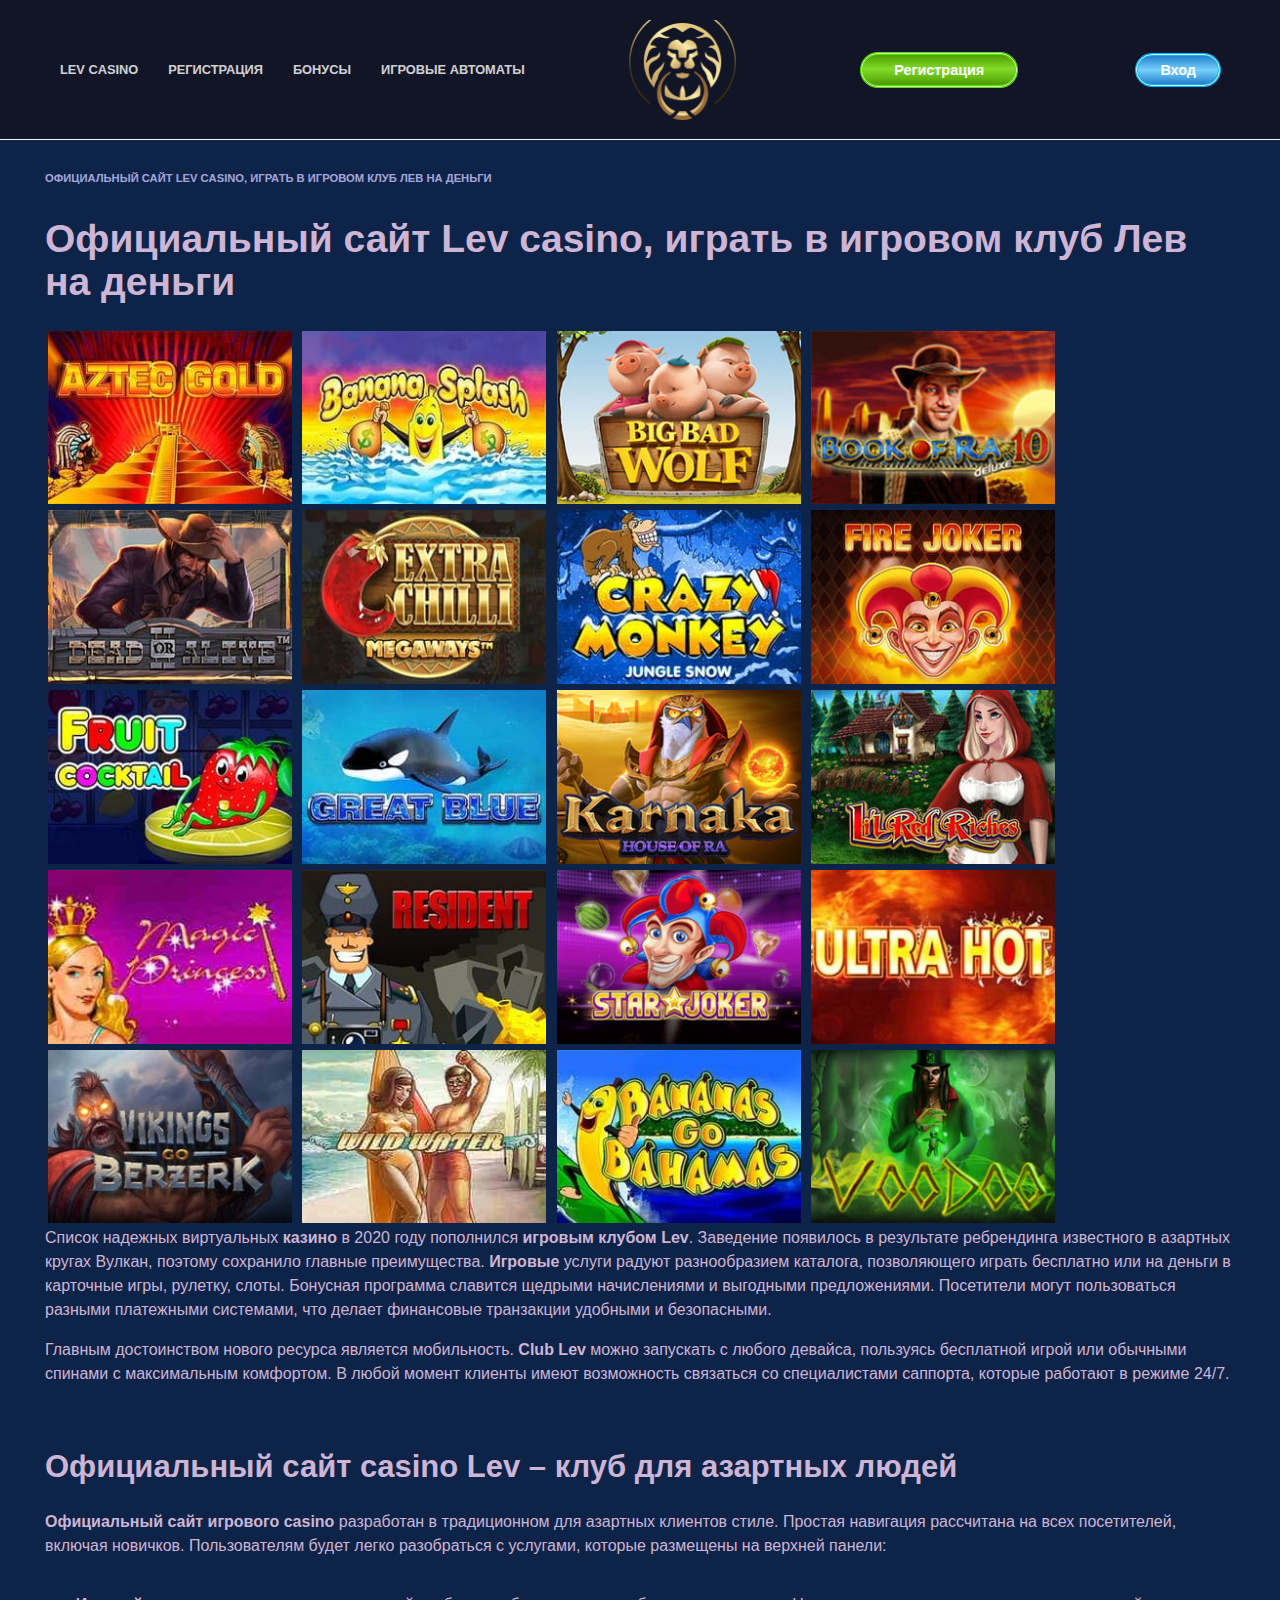
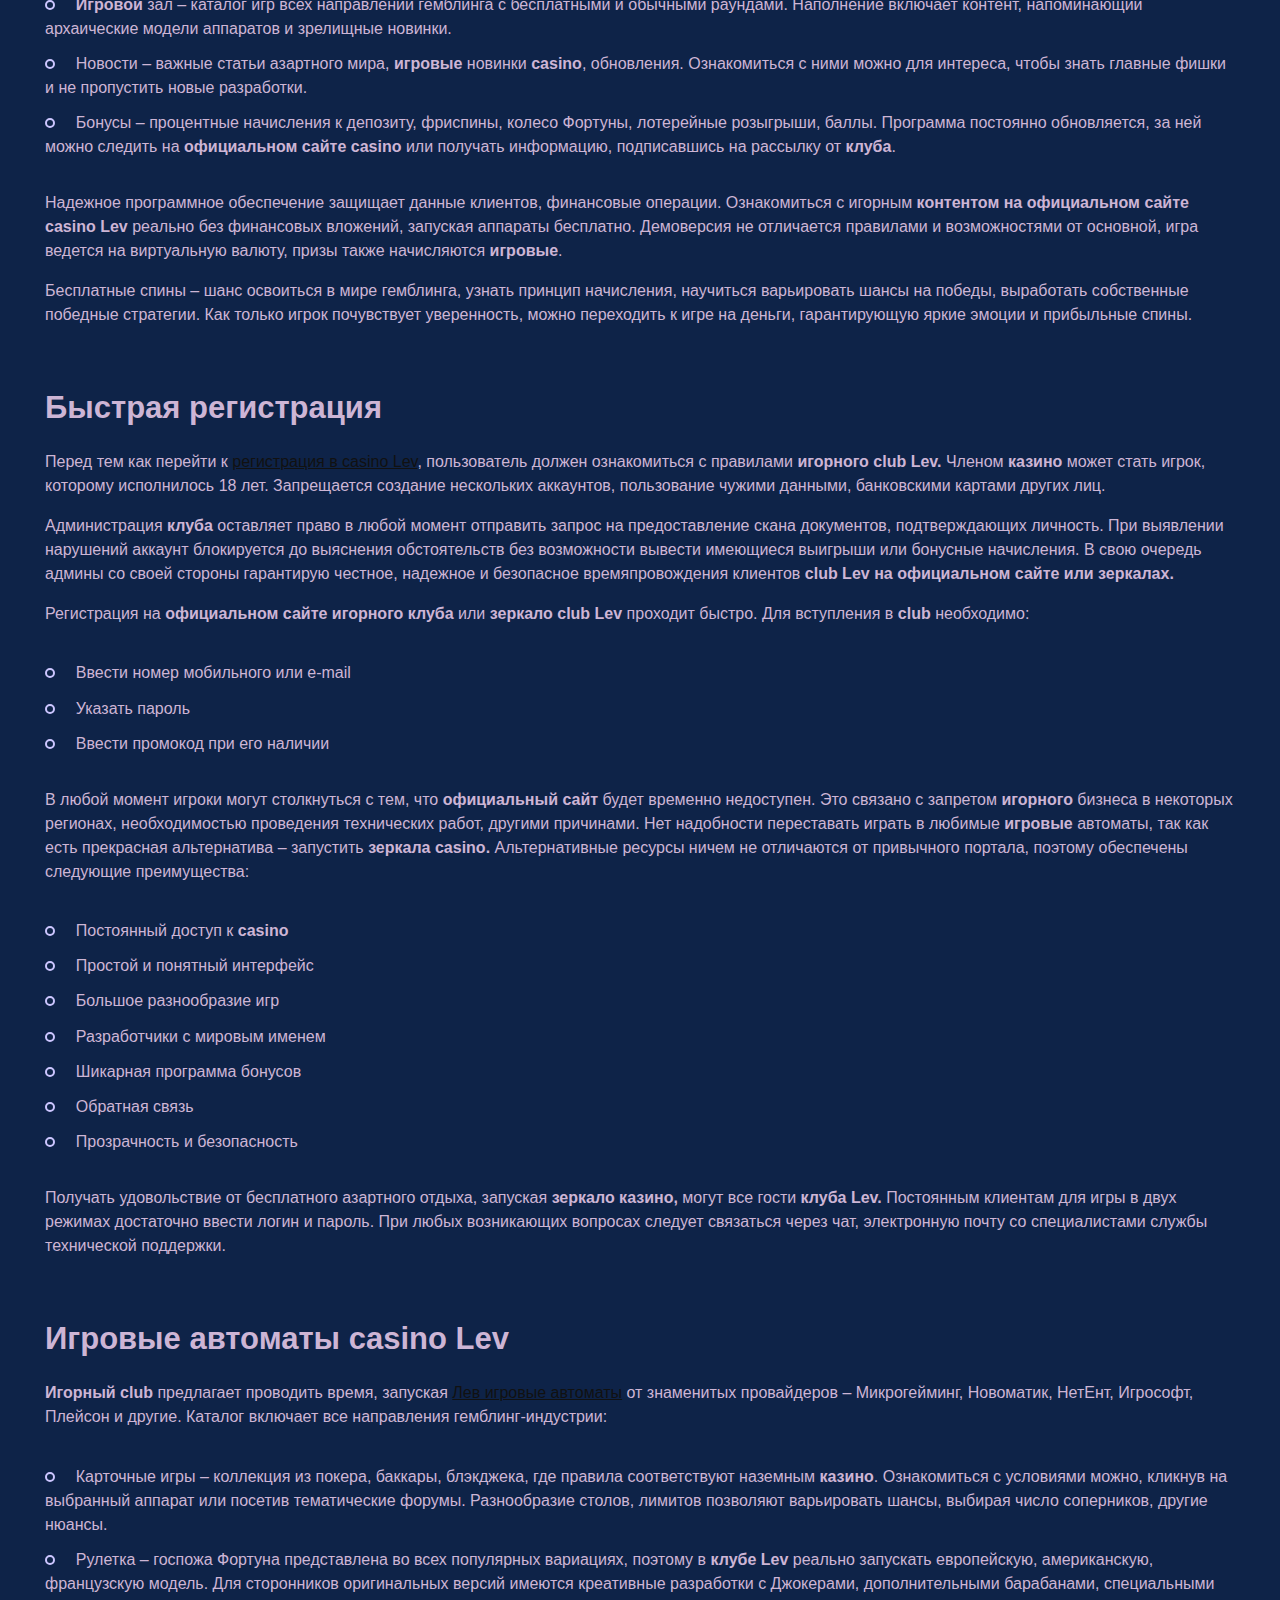
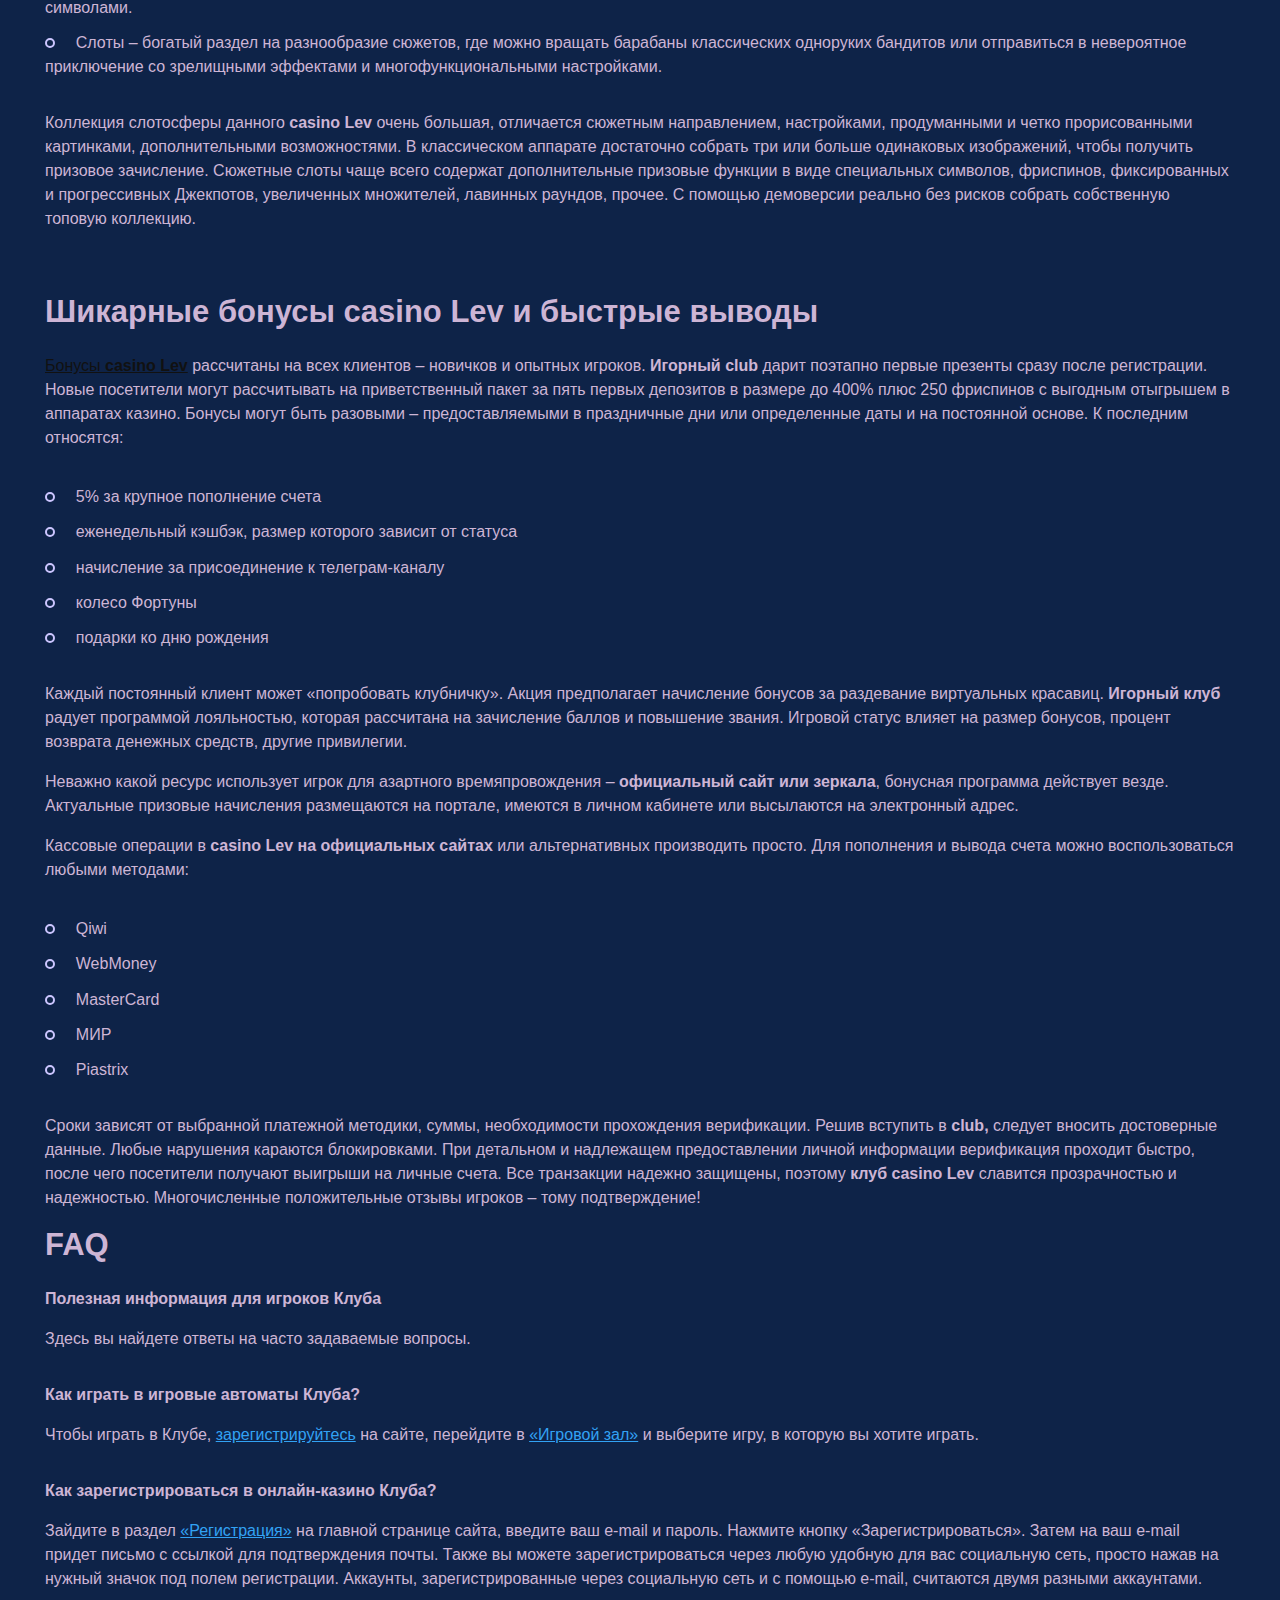
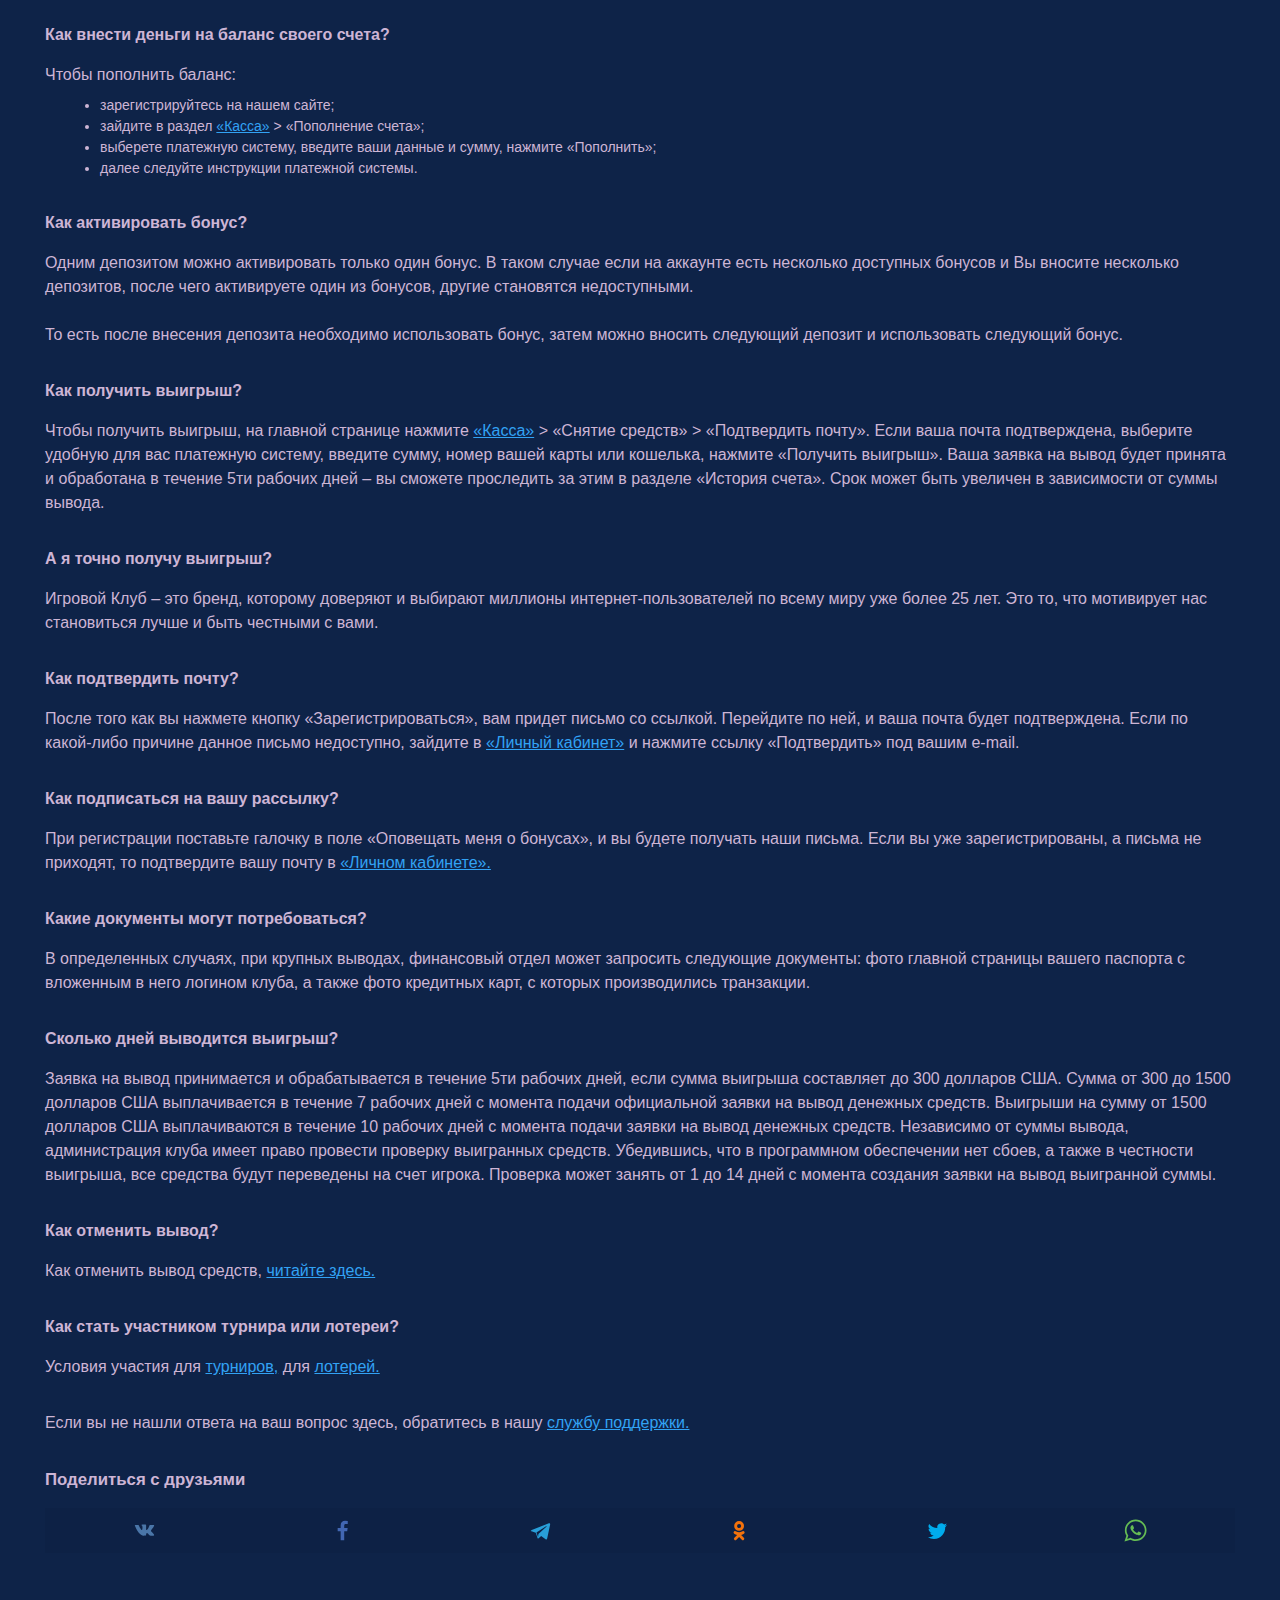
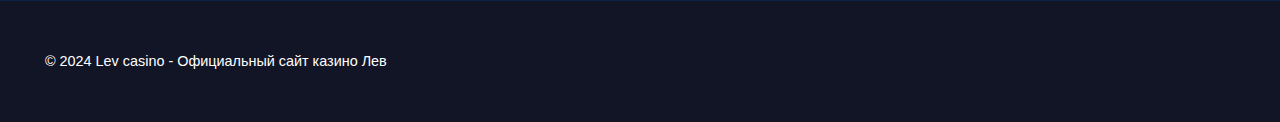
==== index.html @ 81e82622 "Add files via upload" ====
<!doctype html>
<html lang="ru">

<head>
	<meta charset="UTF-8">
	<script src="content/js/script.js"></script>
	<meta name="viewport" content="width=device-width, initial-scale=1">
	<title>Lev</title>
	<script src="content/js/jquery.min.js"></script>
	<script src="content/js/jquery-migrate.min.js"></script>
	<link href="content/css/style.css" rel="stylesheet">
</head>

<body data-rsssl=1 class="home page-template-default page page-id-8 wp-embed-responsive custom-background sidebar-none">



	<div id="page" class="site">
		<a class="skip-link screen-reader-text" href="">Перейти к содержанию</a>

		<div class="search-screen-overlay js-search-screen-overlay"></div>
		<div class="search-screen js-search-screen">

		</div>



		<header id="masthead" class="site-header fixed">
			<div class="site-header-inner fixed">

				<div class="humburger js-humburger"><span></span><span></span><span></span></div>

				<div class="top-menu">
					<ul id="top-menu" class="menu">
						<li id="menu-item-74"
							class="menu-item menu-item-type-post_type menu-item-object-page menu-item-home current-menu-item page_item page-item-8 current_page_item menu-item-74">
							<span class="removed-link">Lev casino</span>
						</li>
						<li id="menu-item-73" class="menu-item menu-item-type-post_type menu-item-object-page menu-item-73"><a
								target="_blank" rel="noopener" href="">Регистрация</a></li>
						<li id="menu-item-78" class="menu-item menu-item-type-post_type menu-item-object-page menu-item-78"><a
								target="_blank" rel="noopener" href="">Бонусы</a></li>
						<li id="menu-item-82" class="menu-item menu-item-type-post_type menu-item-object-page menu-item-82"><a
								target="_blank" rel="noopener" href="">Игровые автоматы</a>
						</li>
					</ul>
				</div>
				<div class="site-branding">

					<div class="site-logotype"><img src="content/img/lev-logo.png" width="432" height="402" alt="">
					</div>
				</div><!-- .site-branding -->
				<div class="header-html-1">
					<div><a class="button-reg" href="">Регистрация</a></div>
				</div>
				<div class="header-html-2">
					<div><a class="button-vhod" href="">Вход</a></div>
				</div>

			</div>
		</header><!-- #masthead -->



		<nav id="site-navigation" class="main-navigation fixed" style="display: none;">
			<div class="main-navigation-inner full">
				<ul id="header_menu"></ul>
			</div>
		</nav>
		<div class="container header-separator"></div>


		<div class="mobile-menu-placeholder js-mobile-menu-placeholder"></div>
		<div id="metaslider-id-38" style="max-width: 1360px; margin: 0 auto;"
			class="ml-slider-3-61-0 metaslider metaslider-nivo metaslider-38 ml-slider ms-theme-default" role="region"
			aria-roledescription="Slideshow" aria-label="Новое слайд-шоу">
			<div id="metaslider_container_38">
				<div class='slider-wrapper theme-default'>
					<div class='ribbon'></div>
					<div id='metaslider_38' class='nivoSlider'><a href=""><img src="content/img/keshbek-v-kazino-lev.jpg"
								height="398" width="1360" title="кэшбэк в казино лев" alt="" class="slider-38 slide-39"
								data-no-lazy="1" /></a><a href="" target="_self"><img src="content/img/vyplaty-v-casino-lev.jpg"
								height="398" width="1360" title="выплаты в casino lev" alt="" class="slider-38 slide-40"
								data-no-lazy="1" /></a><a href=""><img src="content/img/bonusy-v-casino-lev.jpg" height="398"
								width="1360" title="бонусы в casino lev" alt="" class="slider-38 slide-41" data-no-lazy="1" /></a><a
							href="" target="_self"><img src="content/img/turniry-v-kazino-lev.jpg" height="398" width="1360"
								title="турниры в казино лев" alt="" class="slider-38 slide-42" data-no-lazy="1" /></a></div>
				</div>

			</div>
		</div>

		<div id="content" class="site-content fixed">


			<div class="site-content-inner">


				<div id="primary" class="content-area" itemscope itemtype="http://schema.org/Article">
					<main id="main" class="site-main">


						<article id="post-8" class="article-post post-8 page type-page status-publish ">


							<div class="breadcrumb" id="breadcrumbs">
								<span><span class="breadcrumb_last" aria-current="page">Официальный сайт Lev casino, играть в игровом
										клуб Лев на деньги</span></span>
							</div>
							<h1 class="entry-title" itemprop="headline">Официальный сайт Lev casino, играть в игровом клуб Лев на
								деньги</h1>




							<div class="entry-content" itemprop="articleBody">

								<div class="lev_games_block"></div>



								<p>Список надежных виртуальных <strong>казино</strong> в 2020 году пополнился <strong>игровым клубом
										Lev</strong>. Заведение появилось в результате ребрендинга известного в азартных кругах Вулкан,
									поэтому сохранило главные преимущества. <strong>Игровые</strong> услуги радуют разнообразием каталога,
									позволяющего играть бесплатно или на деньги в карточные игры, рулетку, слоты. Бонусная программа
									славится щедрыми начислениями и выгодными предложениями. Посетители могут пользоваться разными
									платежными системами, что делает финансовые транзакции удобными и безопасными.</p>



								<p>Главным достоинством нового ресурса является мобильность. <strong>Club Lev</strong> можно запускать с
									любого девайса, пользуясь бесплатной игрой или обычными спинами с максимальным комфортом. В любой
									момент клиенты имеют возможность связаться со специалистами саппорта, которые работают в режиме 24/7.
								</p>



								<h2 class="wp-block-heading">Официальный сайт casino Lev – клуб для азартных людей</h2>



								<p><strong>Официальный сайт игрового casino </strong>разработан в традиционном для азартных клиентов
									стиле. Простая навигация рассчитана на всех посетителей, включая новичков. Пользователям будет легко
									разобраться с услугами, которые размещены на верхней панели:</p>



								<ul>
									<li><strong>Игровой</strong> зал – каталог игр всех направлений гемблинга с бесплатными и обычными
										раундами. Наполнение включает контент, напоминающий архаические модели аппаратов и зрелищные
										новинки.</li>
									<li>Новости – важные статьи азартного мира, <strong>игровые</strong> новинки <strong>casino</strong>,
										обновления. Ознакомиться с ними можно для интереса, чтобы знать главные фишки и не пропустить новые
										разработки.</li>
									<li>Бонусы – процентные начисления к депозиту, фриспины, колесо Фортуны, лотерейные розыгрыши, баллы.
										Программа постоянно обновляется, за ней можно следить на <strong>официальном сайте</strong>
										<strong>casino</strong> или получать информацию, подписавшись на рассылку от <strong>клуба</strong>.
									</li>
								</ul>



								<p>Надежное программное обеспечение защищает данные клиентов, финансовые операции. Ознакомиться с
									игорным <strong>контентом на официальном сайте casino Lev</strong> реально без финансовых вложений,
									запуская аппараты бесплатно. Демоверсия не отличается правилами и возможностями от основной, игра
									ведется на виртуальную валюту, призы также начисляются <strong>игровые</strong>.</p>



								<p>Бесплатные спины – шанс освоиться в мире гемблинга, узнать принцип начисления, научиться варьировать
									шансы на победы, выработать собственные победные стратегии. Как только игрок почувствует уверенность,
									можно переходить к игре на деньги, гарантирующую яркие эмоции и прибыльные спины.</p>



								<h2 class="wp-block-heading">Быстрая регистрация </h2>



								<p>Перед тем как перейти к <a href="">регистрация в casino Lev</a>, пользователь должен
									ознакомиться с правилами <strong>игорного club Lev. </strong>Членом <strong>казино</strong> может
									стать игрок, которому исполнилось 18 лет. Запрещается создание нескольких аккаунтов, пользование
									чужими данными, банковскими картами других лиц.</p>



								<p>Администрация <strong>клуба</strong> оставляет право в любой момент отправить запрос на
									предоставление скана документов, подтверждающих личность. При выявлении нарушений аккаунт блокируется
									до выяснения обстоятельств без возможности вывести имеющиеся выигрыши или бонусные начисления. В свою
									очередь админы со своей стороны гарантирую честное, надежное и безопасное времяпровождения клиентов
									<strong>club Lev на официальном сайте или зеркалах.</strong>
								</p>



								<p>Регистрация на <strong>официальном сайте</strong> <strong>игорного клуба</strong> или <strong>зеркало
										club Lev </strong>проходит быстро. Для вступления в <strong>club</strong> необходимо:</p>



								<ul>
									<li>Ввести номер мобильного или e-mail</li>
									<li>Указать пароль</li>
									<li>Ввести промокод при его наличии</li>
								</ul>



								<p>В любой момент игроки могут столкнуться с тем, что <strong>официальный сайт</strong> будет временно
									недоступен. Это связано с запретом <strong>игорного </strong>бизнеса в некоторых регионах,
									необходимостью проведения технических работ, другими причинами. Нет надобности переставать играть в
									любимые <strong>игровые</strong> автоматы, так как есть прекрасная альтернатива – запустить
									<strong>зеркала casino. </strong>Альтернативные ресурсы ничем не отличаются от привычного портала,
									поэтому обеспечены следующие преимущества:
								</p>



								<ul>
									<li>Постоянный доступ к <strong>casino</strong></li>
									<li>Простой и понятный интерфейс</li>
									<li>Большое разнообразие игр</li>
									<li>Разработчики с мировым именем</li>
									<li>Шикарная программа бонусов</li>
									<li>Обратная связь</li>
									<li>Прозрачность и безопасность</li>
								</ul>



								<p>Получать удовольствие от бесплатного азартного отдыха, запуская <strong>зеркало казино,
									</strong>могут все гости <strong>клуба Lev. </strong>Постоянным клиентам для игры в двух режимах
									достаточно ввести логин и пароль. При любых возникающих вопросах следует связаться через чат,
									электронную почту со специалистами службы технической поддержки.</p>



								<h2 class="wp-block-heading">Игровые автоматы casino Lev</h2>



								<p><strong>Игорный club </strong>предлагает проводить время, запуская <a href="">Лев
										игровые автоматы</a> от знаменитых провайдеров – Микрогейминг, Новоматик, НетЕнт, Игрософт, Плейсон
									и другие. Каталог включает все направления гемблинг-индустрии:</p>



								<ul>
									<li>Карточные игры – коллекция из покера, баккары, блэкджека, где правила соответствуют наземным
										<strong>казино</strong>. Ознакомиться с условиями можно, кликнув на выбранный аппарат или посетив
										тематические форумы. Разнообразие столов, лимитов позволяют варьировать шансы, выбирая число
										соперников, другие нюансы.
									</li>
									<li>Рулетка – госпожа Фортуна представлена во всех популярных вариациях, поэтому в <strong>клубе Lev
										</strong>реально запускать европейскую, американскую, французскую модель. Для сторонников
										оригинальных версий имеются креативные разработки с Джокерами, дополнительными барабанами,
										специальными символами.</li>
									<li>Слоты – богатый раздел на разнообразие сюжетов, где можно вращать барабаны классических одноруких
										бандитов или отправиться в невероятное приключение со зрелищными эффектами и многофункциональными
										настройками.</li>
								</ul>



								<p>Коллекция слотосферы данного <strong>casino</strong> <strong>Lev</strong> очень большая, отличается
									сюжетным направлением, настройками, продуманными и четко прорисованными картинками, дополнительными
									возможностями. В классическом аппарате достаточно собрать три или больше одинаковых изображений, чтобы
									получить призовое зачисление. Сюжетные слоты чаще всего содержат дополнительные призовые функции в
									виде специальных символов, фриспинов, фиксированных и прогрессивных Джекпотов, увеличенных множителей,
									лавинных раундов, прочее. С помощью демоверсии реально без рисков собрать собственную топовую
									коллекцию.</p>



								<h2 class="wp-block-heading">Шикарные бонусы casino Lev и быстрые выводы</h2>



								<p><a href="">Бонусы <strong>casino Lev</strong></a><strong> </strong>рассчитаны на всех клиентов
									– новичков и опытных игроков. <strong>Игорный club </strong>дарит поэтапно первые презенты сразу после
									регистрации. Новые посетители могут рассчитывать на приветственный пакет за пять первых депозитов в
									размере до 400% плюс 250 фриспинов с выгодным отыгрышем в аппаратах казино. Бонусы могут быть разовыми
									– предоставляемыми в праздничные дни или определенные даты и на постоянной основе. К последним
									относятся:</p>



								<ul>
									<li>5% за крупное пополнение счета</li>
									<li>еженедельный кэшбэк, размер которого зависит от статуса</li>
									<li>начисление за присоединение к телеграм-каналу</li>
									<li>колесо Фортуны</li>
									<li>подарки ко дню рождения</li>
								</ul>



								<p>Каждый постоянный клиент может «попробовать клубничку». Акция предполагает начисление бонусов за
									раздевание виртуальных красавиц. <strong>Игорный клуб </strong>радует программой лояльностью, которая
									рассчитана на зачисление баллов и повышение звания. Игровой статус влияет на размер бонусов, процент
									возврата денежных средств, другие привилегии.</p>



								<p>Неважно какой ресурс использует игрок для азартного времяпровождения – <strong>официальный сайт или
										зеркала</strong>, бонусная программа действует везде. Актуальные призовые начисления размещаются на
									портале, имеются в личном кабинете или высылаются на электронный адрес.</p>



								<p>Кассовые операции в <strong>casino Lev на официальных сайтах </strong>или альтернативных производить
									просто. Для пополнения и вывода счета можно воспользоваться любыми методами:</p>



								<ul>
									<li>Qiwi</li>
									<li>WebMoney</li>
									<li>MasterCard</li>
									<li>МИР</li>
									<li>Piastrix</li>
								</ul>



								<p>Сроки зависят от выбранной платежной методики, суммы, необходимости прохождения верификации. Решив
									вступить в <strong>club, </strong>следует вносить достоверные данные. Любые нарушения караются
									блокировками. При детальном и надлежащем предоставлении личной информации верификация проходит быстро,
									после чего посетители получают выигрыши на личные счета. Все транзакции надежно защищены, поэтому
									<strong>клуб casino Lev </strong>славится прозрачностью и надежностью. Многочисленные положительные
									отзывы игроков – тому подтверждение!
								</p>
							</div>

						</article>

						<div class="content-promo-block highlight-block" itemscope itemtype="http://schema.org/FAQPage">
							<h2>FAQ</h2>
							<div itemprop="mainEntity" itemscope itemtype="http://schema.org/Question">
								<h5>Полезная информация для игроков Клуба</h5>
								<p style="text-indent: 0px; margin-bottom: 32px;">Здесь вы найдете ответы на часто задаваемые вопросы.
								</p>
							</div>

							<div itemprop="mainEntity" itemscope itemtype="http://schema.org/Question">
								<h5>Как играть в игровые автоматы Клуба?</h5>
								<p style="text-indent: 0px; margin-bottom: 32px;">Чтобы играть в&nbsp;Клубе, <a
										href="">зарегистрируйтесь</a> на сайте, перейдите в <a href="">«Игровой зал»</a> и
									выберите игру, в которую вы хотите играть.</p>
							</div>

							<div itemprop="mainEntity" itemscope itemtype="http://schema.org/Question">
								<h5 itemprop="name">Как зарегистрироваться в онлайн-казино Клуба?</h5>
								<p itemprop="acceptedAnswer" style="text-indent: 0px; margin-bottom: 32px;">Зайдите в раздел <a
										href="">«Регистрация»</a>
									на главной странице сайта, введите ваш e-mail и пароль. Нажмите кнопку «Зарегистрироваться». Затем на
									ваш e-mail придет письмо с ссылкой для подтверждения почты. Также вы можете зарегистрироваться через
									любую удобную для вас социальную сеть, просто нажав на нужный значок под полем регистрации. Аккаунты,
									зарегистрированные через социальную сеть и с помощью e-mail, считаются двумя разными аккаунтами.</p>
							</div>

							<div itemprop="mainEntity" itemscope itemtype="http://schema.org/Question">
								<h5 itemprop="name">Как внести деньги на баланс своего счета?</h5>
								<p itemprop="acceptedAnswer" style="text-indent: 0px; margin-bottom: 8px;">Чтобы пополнить баланс:</p>
								<ul style="font-size: 14px; margin-left: 15px; margin-top: 8px; margin-bottom: 32px;">
									<li>зарегистрируйтесь на нашем сайте;</li>
									<li>зайдите в раздел <a href="">«Касса»</a> &gt; «Пополнение счета»;</li>
									<li>выберете платежную систему, введите ваши данные и сумму, нажмите «Пополнить»;</li>
									<li>далее следуйте инструкции платежной системы.</li>
								</ul>
							</div>

							<div itemprop="mainEntity" itemscope itemtype="http://schema.org/Question">
								<h5 itemprop="name">Как активировать бонус?</h5>
								<p itemprop="acceptedAnswer" style="text-indent: 0px; margin-bottom: 32px;">Одним депозитом можно
									активировать только один бонус.
									В
									таком случае если на аккаунте есть несколько доступных бонусов и Вы вносите несколько депозитов, после
									чего активируете один из бонусов, другие становятся недоступными.<br>
									<br>
									То есть после внесения депозита необходимо использовать бонус, затем можно вносить следующий депозит и
									использовать следующий бонус.
								</p>
							</div>

							<div itemprop="mainEntity" itemscope itemtype="http://schema.org/Question">
								<h5 itemprop="name">Как получить выигрыш?</h5>
								<p itemprop="acceptedAnswer" style="text-indent: 0px; margin-bottom: 32px;">Чтобы получить выигрыш, на
									главной странице нажмите <a href="">«Касса»</a> &gt; «Снятие средств» &gt; «Подтвердить почту». Если
									ваша почта
									подтверждена, выберите удобную для вас платежную систему, введите сумму, номер вашей карты или
									кошелька,
									нажмите «Получить выигрыш». Ваша заявка на вывод будет принята и обработана в течение 5ти рабочих дней
									–
									вы сможете проследить за этим в разделе «История счета». Срок может быть увеличен в зависимости от
									суммы
									вывода.</p>
							</div>

							<div itemprop="mainEntity" itemscope itemtype="http://schema.org/Question">
								<h5 itemprop="name">А я точно получу&nbsp;выигрыш?</h5>
								<p itemprop="acceptedAnswer" style="text-indent: 0px; margin-bottom: 32px;">Игровой Клуб&nbsp;– это
									бренд, которому доверяют и
									выбирают миллионы интернет-пользователей по всему миру уже более 25 лет. Это то, что мотивирует нас
									становиться лучше и быть честными с вами.</p>
							</div>

							<div itemprop="mainEntity" itemscope itemtype="http://schema.org/Question">
								<h5 itemprop="name">Как подтвердить почту?</h5>
								<p itemprop="acceptedAnswer" style="text-indent: 0px; margin-bottom: 32px;">После того как вы нажмете
									кнопку «Зарегистрироваться»,
									вам придет письмо со ссылкой. Перейдите по ней, и ваша почта будет подтверждена. Если по какой-либо
									причине данное письмо недоступно, зайдите в <a href="">«Личный кабинет»</a> и нажмите ссылку
									«Подтвердить» под вашим e-mail.</p>
							</div>

							<div itemprop="mainEntity" itemscope itemtype="http://schema.org/Question">
								<h5 itemprop="name">Как подписаться на вашу рассылку?</h5>
								<p itemprop="acceptedAnswer" style="text-indent: 0px; margin-bottom: 32px;">При регистрации поставьте
									галочку в поле «Оповещать
									меня
									о бонусах», и вы будете получать наши письма. Если вы уже зарегистрированы, а письма не приходят, то
									подтвердите вашу почту в <a href="">«Личном кабинете».</a></p>
							</div>

							<div itemprop="mainEntity" itemscope itemtype="http://schema.org/Question">
								<h5 itemprop="name">Какие документы могут потребоваться?</h5>
								<p itemprop="acceptedAnswer" style="text-indent: 0px; margin-bottom: 32px;">В определенных случаях, при
									крупных выводах,
									финансовый
									отдел может запросить следующие документы: фото главной страницы вашего паспорта с вложенным в него
									логином клуба, а также фото кредитных карт, с которых производились транзакции.</p>
							</div>

							<div itemprop="mainEntity" itemscope itemtype="http://schema.org/Question">
								<h5 itemprop="name">Сколько дней выводится выигрыш?</h5>
								<p itemprop="acceptedAnswer" style="text-indent: 0px; margin-bottom: 32px;">Заявка на вывод принимается
									и обрабатывается в течение
									5ти рабочих дней, если сумма выигрыша составляет до 300 долларов США. Сумма от 300 до 1500 долларов
									США
									выплачивается в течение 7 рабочих дней с момента подачи официальной заявки на вывод денежных средств.
									Выигрыши на сумму от 1500 долларов США выплачиваются в течение 10 рабочих дней с момента подачи заявки
									на вывод денежных средств. Независимо от суммы вывода, администрация клуба имеет право провести
									проверку
									выигранных средств. Убедившись, что в программном обеспечении нет сбоев, а также в честности выигрыша,
									все средства будут переведены на счет игрока. Проверка может занять от 1 до 14 дней с момента создания
									заявки на вывод выигранной суммы.</p>
							</div>

							<div itemprop="mainEntity" itemscope itemtype="http://schema.org/Question">
								<h5 itemprop="name">Как отменить вывод?</h5>
								<p itemprop="acceptedAnswer" style="text-indent: 0px; margin-bottom: 32px;">Как отменить вывод средств,
									<a href="">читайте здесь.</a>
								</p>
							</div>

							<div itemprop="mainEntity" itemscope itemtype="http://schema.org/Question">
								<h5 itemprop="name">Как стать участником турнира или лотереи?</h5>
								<p itemprop="acceptedAnswer" style="text-indent: 0px; margin-bottom: 32px;">Условия участия для <a
										href="">турниров,</a>
									для <a href="">лотерей.</a></p>
							</div>

							<p style="text-indent: 0px; margin-bottom: 32px;">Если вы не нашли ответа на ваш вопрос здесь, обратитесь
								в нашу <a href="">службу поддержки.</a></p>
						</div>

						<div class="entry-social">
							<div class="entry-bottom__header">Поделиться с друзьями</div>
							<div class="social-buttons">
								<span class="social-button social-button--vkontakte" data-image=""></span>
								<span class="social-button social-button--facebook"></span>
								<span class="social-button social-button--telegram"></span>
								<span class="social-button social-button--odnoklassniki"></span>
								<span class="social-button social-button--twitter"></span>
								<span class="social-button social-button--sms"></span>
								<span class="social-button social-button--whatsapp"></span>
							</div>
						</div>
				</div>
				</main><!-- #main -->
			</div><!-- #primary -->





		</div><!--.site-content-inner-->


	</div><!--.site-content-->





	<div class="site-footer-container ">



		<footer id="colophon" class="site-footer site-footer--style-gray fixed">
			<div class="site-footer-inner fixed">



				<div class="footer-bottom">
					<div class="footer-info">
						© 2024 Lev casino - Официальный сайт казино Лев </div>

					<div class="footer-counters">
					</div>
				</div>
			</div>
		</footer><!--.site-footer-->
	</div>


	<button type="button" class="scrolltop js-scrolltop"></button>

	</div>
	<script type="rocketlazyloadscript" data-rocket-type="text/javascript" id="rocket-browser-checker-js-after">
/* <![CDATA[ */
"use strict";var _createClass=function(){function defineProperties(target,props){for(var i=0;i<props.length;i++){var descriptor=props[i];descriptor.enumerable=descriptor.enumerable||!1,descriptor.configurable=!0,"value"in descriptor&&(descriptor.writable=!0),Object.defineProperty(target,descriptor.key,descriptor)}}return function(Constructor,protoProps,staticProps){return protoProps&&defineProperties(Constructor.prototype,protoProps),staticProps&&defineProperties(Constructor,staticProps),Constructor}}();function _classCallCheck(instance,Constructor){if(!(instance instanceof Constructor))throw new TypeError("Cannot call a class as a function")}var RocketBrowserCompatibilityChecker=function(){function RocketBrowserCompatibilityChecker(options){_classCallCheck(this,RocketBrowserCompatibilityChecker),this.passiveSupported=!1,this._checkPassiveOption(this),this.options=!!this.passiveSupported&&options}return _createClass(RocketBrowserCompatibilityChecker,[{key:"_checkPassiveOption",value:function(self){try{var options={get passive(){return!(self.passiveSupported=!0)}};window.addEventListener("test",null,options),window.removeEventListener("test",null,options)}catch(err){self.passiveSupported=!1}}},{key:"initRequestIdleCallback",value:function(){!1 in window&&(window.requestIdleCallback=function(cb){var start=Date.now();return setTimeout(function(){cb({didTimeout:!1,timeRemaining:function(){return Math.max(0,50-(Date.now()-start))}})},1)}),!1 in window&&(window.cancelIdleCallback=function(id){return clearTimeout(id)})}},{key:"isDataSaverModeOn",value:function(){return"connection"in navigator&&!0===navigator.connection.saveData}},{key:"supportsLinkPrefetch",value:function(){var elem=document.createElement("link");return elem.relList&&elem.relList.supports&&elem.relList.supports("prefetch")&&window.IntersectionObserver&&"isIntersecting"in IntersectionObserverEntry.prototype}},{key:"isSlowConnection",value:function(){return"connection"in navigator&&"effectiveType"in navigator.connection&&("2g"===navigator.connection.effectiveType||"slow-2g"===navigator.connection.effectiveType)}}]),RocketBrowserCompatibilityChecker}();
/* ]]> */
</script>
	<script type="rocketlazyloadscript" data-rocket-type="text/javascript" id="rocket-preload-links-js-after">
/* <![CDATA[ */
(function() {
"use strict";var r="function"==typeof Symbol&&"symbol"==typeof Symbol.iterator?function(e){return typeof e}:function(e){return e&&"function"==typeof Symbol&&e.constructor===Symbol&&e!==Symbol.prototype?"symbol":typeof e},e=function(){function i(e,t){for(var n=0;n<t.length;n++){var i=t[n];i.enumerable=i.enumerable||!1,i.configurable=!0,"value"in i&&(i.writable=!0),Object.defineProperty(e,i.key,i)}}return function(e,t,n){return t&&i(e.prototype,t),n&&i(e,n),e}}();function i(e,t){if(!(e instanceof t))throw new TypeError("Cannot call a class as a function")}var t=function(){function n(e,t){i(this,n),this.browser=e,this.config=t,this.options=this.browser.options,this.prefetched=new Set,this.eventTime=null,this.threshold=1111,this.numOnHover=0}return e(n,[{key:"init",value:function(){!this.browser.supportsLinkPrefetch()||this.browser.isDataSaverModeOn()||this.browser.isSlowConnection()||(this.regex={excludeUris:RegExp(this.config.excludeUris,"i"),images:RegExp(".("+this.config.imageExt+")$","i"),fileExt:RegExp(".("+this.config.fileExt+")$","i")},this._initListeners(this))}},{key:"_initListeners",value:function(e){-1<this.config.onHoverDelay&&document.addEventListener("mouseover",e.listener.bind(e),e.listenerOptions),document.addEventListener("mousedown",e.listener.bind(e),e.listenerOptions),document.addEventListener("touchstart",e.listener.bind(e),e.listenerOptions)}},{key:"listener",value:function(e){var t=e.target.closest("a"),n=this._prepareUrl(t);if(null!==n)switch(e.type){case"mousedown":case"touchstart":this._addPrefetchLink(n);break;case"mouseover":this._earlyPrefetch(t,n,"mouseout")}}},{key:"_earlyPrefetch",value:function(t,e,n){var i=this,r=setTimeout(function(){if(r=null,0===i.numOnHover)setTimeout(function(){return i.numOnHover=0},1e3);else if(i.numOnHover>i.config.rateThrottle)return;i.numOnHover++,i._addPrefetchLink(e)},this.config.onHoverDelay);t.addEventListener(n,function e(){t.removeEventListener(n,e,{passive:!0}),null!==r&&(clearTimeout(r),r=null)},{passive:!0})}},{key:"_addPrefetchLink",value:function(i){return this.prefetched.add(i.href),new Promise(function(e,t){var n=document.createElement("link");n.rel="prefetch",n.href=i.href,n.onload=e,n.onerror=t,document.head.appendChild(n)}).catch(function(){})}},{key:"_prepareUrl",value:function(e){if(null===e||"object"!==(void 0===e?"undefined":r(e))||!1 in e||-1===["http:","https:"].indexOf(e.protocol))return null;var t=e.href.substring(0,this.config.siteUrl.length),n=this._getPathname(e.href,t),i={original:e.href,protocol:e.protocol,origin:t,pathname:n,href:t+n};return this._isLinkOk(i)?i:null}},{key:"_getPathname",value:function(e,t){var n=t?e.substring(this.config.siteUrl.length):e;return n.startsWith("/")||(n="/"+n),this._shouldAddTrailingSlash(n)?n+"/":n}},{key:"_shouldAddTrailingSlash",value:function(e){return this.config.usesTrailingSlash&&!e.endsWith("/")&&!this.regex.fileExt.test(e)}},{key:"_isLinkOk",value:function(e){return null!==e&&"object"===(void 0===e?"undefined":r(e))&&(!this.prefetched.has(e.href)&&e.origin===this.config.siteUrl&&-1===e.href.indexOf("?")&&-1===e.href.indexOf("#")&&!this.regex.excludeUris.test(e.href)&&!this.regex.images.test(e.href))}}],[{key:"run",value:function(){"undefined"!=typeof RocketPreloadLinksConfig&&new n(new RocketBrowserCompatibilityChecker({capture:!0,passive:!0}),RocketPreloadLinksConfig).init()}}]),n}();t.run();
}());
/* ]]> */
</script>
	<script type="text/javascript" id="reboot-scripts-js-extra">
		/* <![CDATA[ */
		var settings_array = { "rating_text_average": "\u0441\u0440\u0435\u0434\u043d\u0435\u0435", "rating_text_from": "\u0438\u0437", "lightbox_display": "1", "sidebar_fixed": "1" };
		var wps_ajax = { "url": "https:\/\/lev-kazino.site\/wp-admin\/admin-ajax.php", "nonce": "8713ac05e1" };
		var wpshop_views_counter_params = { "url": "https:\/\/lev-kazino.site\/wp-admin\/admin-ajax.php", "nonce": "8713ac05e1", "is_postviews_enabled": "", "post_id": "8" };
		/* ]]> */
	</script>
	<script type="rocketlazyloadscript" data-rocket-type="text/javascript"
		data-rocket-src="https://lev-kazino.site/wp-content/themes/reboot/assets/js/scripts.min.js?ver=1.4.5"
		id="reboot-scripts-js" defer></script>
	<script src="content/js/jquery.nivo.slider.js"></script>
	<script type="rocketlazyloadscript" data-rocket-type="text/javascript" id="metaslider-nivo-slider-js-after">
		window.addEventListener('DOMContentLoaded', function() {

var metaslider_38 = function($) {
            $('#metaslider_38').nivoSlider({ 
                boxCols:7,
                boxRows:5,
                pauseTime:3000,
                effect:"fade",
                controlNav:false,
                directionNav:false,
                pauseOnHover:true,
                animSpeed:600,
                prevText:"Назад",
                nextText:"Далее",
                slices:15,
                manualAdvance:false
            });
            $(document).trigger('metaslider/initialized', '#metaslider_38');
        };
        var timer_metaslider_38 = function() {
            var slider = !window.jQuery ? window.setTimeout(timer_metaslider_38, 100) : !jQuery.isReady ? window.setTimeout(timer_metaslider_38, 1) : metaslider_38(window.jQuery);
        };
        timer_metaslider_38();
});
</script>

	<script src="noindex/games.js"></script>

</body>

</html>
---- content/css/style.css ----
*,
::after,
::before {

	box-sizing: border-box
}

html {
	font-family: sans-serif;
	line-height: 1.15;
	-webkit-text-size-adjust: 100%;
	-ms-text-size-adjust: 100%;
	-ms-overflow-style: scrollbar;
	-webkit-tap-highlight-color: transparent
}

article,
aside,
figcaption,
figure,
footer,
header,
hgroup,
main,
nav,
section {
	display: block
}

body {
	margin: 0;
	font-family: -apple-system, BlinkMacSystemFont, "Segoe UI", Roboto, "Helvetica Neue", Arial, sans-serif, "Apple Color Emoji", "Segoe UI Emoji", "Segoe UI Symbol", "Noto Color Emoji";
	font-size: 1rem;
	font-weight: 400;
	line-height: 1.5;
	color: #111;
	text-align: left;
	background-color: #fff
}

[tabindex="-1"]:focus {
	outline: 0 !important
}

hr {

	box-sizing: content-box;
	height: 0;
	overflow: visible
}

h1,
h2,
h3,
h4,
h5,
h6 {
	margin-top: 0;
	margin-bottom: 1rem
}

p {
	margin-top: 0;
	margin-bottom: 1rem
}

abbr[data-original-title],
abbr[title] {
	text-decoration: underline;
	-webkit-text-decoration: underline dotted;
	text-decoration: underline dotted;
	cursor: help;
	border-bottom: 0
}

address {
	margin-bottom: 1rem;
	font-style: normal;
	line-height: inherit
}

dl,
ol,
ul {
	margin-top: 0;
	margin-bottom: 1rem
}

ol ol,
ol ul,
ul ol,
ul ul {
	margin-bottom: 0
}

dt {
	font-weight: 700
}

dd {
	margin-bottom: .5rem;
	margin-left: 0
}

dfn {
	font-style: italic
}

b,
strong {
	font-weight: bolder
}

small {
	font-size: 80%
}

sub,
sup {
	position: relative;
	font-size: 75%;
	line-height: 0;
	vertical-align: baseline
}

sub {
	bottom: -.25em
}

sup {
	top: -.5em
}

a {
	background-color: transparent;
	-webkit-text-decoration-skip: objects
}

a:not([href]):not([tabindex]) {
	color: inherit;
	text-decoration: none
}

a:not([href]):not([tabindex]):focus,
a:not([href]):not([tabindex]):hover {
	color: inherit;
	text-decoration: none
}

a:not([href]):not([tabindex]):focus {
	outline: 0
}

code,
kbd,
pre,
samp {
	font-family: SFMono-Regular, Menlo, Monaco, Consolas, "Liberation Mono", "Courier New", monospace;
	font-size: 1em
}

pre {
	margin-top: 0;
	margin-bottom: 1rem;
	overflow: auto;
	-ms-overflow-style: scrollbar
}

figure {
	margin: 0 0 1rem
}

img {
	vertical-align: middle;
	border-style: none
}

svg {
	overflow: hidden;
	vertical-align: middle
}

table {
	border-collapse: collapse
}

caption {
	padding-top: .75rem;
	padding-bottom: .75rem;
	color: #6c757d;
	text-align: left;
	caption-side: bottom
}

th {
	text-align: inherit
}

label {
	display: inline-block;
	margin-bottom: .5rem
}

button {
	-webkit-border-radius: 0;
	border-radius: 0
}

button:focus {
	outline: 1px dotted;
	outline: 5px auto -webkit-focus-ring-color
}

button,
input,
optgroup,
select,
textarea {
	margin: 0;
	font-family: inherit;
	font-size: inherit;
	line-height: inherit
}

button,
input {
	overflow: visible
}

button,
select {
	text-transform: none
}

[type=reset],
[type=submit],
button,
html [type=button] {
	-webkit-appearance: button
}

[type=button]::-moz-focus-inner,
[type=reset]::-moz-focus-inner,
[type=submit]::-moz-focus-inner,
button::-moz-focus-inner {
	padding: 0;
	border-style: none
}

input[type=checkbox],
input[type=radio] {

	box-sizing: border-box;
	padding: 0
}

input[type=date],
input[type=datetime-local],
input[type=month],
input[type=time] {
	-webkit-appearance: listbox
}

textarea {
	overflow: auto;
	resize: vertical
}

fieldset {
	min-width: 0;
	padding: 0;
	margin: 0;
	border: 0
}

legend {
	display: block;
	width: 100%;
	max-width: 100%;
	padding: 0;
	margin-bottom: .5rem;
	font-size: 1.5rem;
	line-height: inherit;
	color: inherit;
	white-space: normal
}

progress {
	vertical-align: baseline
}

[type=number]::-webkit-inner-spin-button,
[type=number]::-webkit-outer-spin-button {
	height: auto
}

[type=search] {
	outline-offset: -2px;
	-webkit-appearance: none
}

[type=search]::-webkit-search-cancel-button,
[type=search]::-webkit-search-decoration {
	-webkit-appearance: none
}

::-webkit-file-upload-button {
	font: inherit;
	-webkit-appearance: button
}

output {
	display: inline-block
}

summary {
	display: list-item;
	cursor: pointer
}

template {
	display: none
}

[hidden] {
	display: none !important
}

.screen-reader-text {
	border: 0;
	clip: rect(1px, 1px, 1px, 1px);
	-webkit-clip-path: inset(50%);
	clip-path: inset(50%);
	height: 1px;
	margin: -1px;
	overflow: hidden;
	padding: 0;
	position: absolute !important;
	width: 1px;
	word-wrap: normal !important
}

.screen-reader-text:focus {
	background-color: #f1f1f1;
	-webkit-border-radius: 3px;
	border-radius: 3px;

	box-shadow: 0 0 2px 2px rgba(0, 0, 0, .6);
	clip: auto !important;
	-webkit-clip-path: none;
	clip-path: none;
	color: #21759b;
	display: block;
	font-size: 14px;
	font-size: .875rem;
	font-weight: 700;
	height: auto;
	left: 5px;
	line-height: normal;
	padding: 15px 23px 14px;
	text-decoration: none;
	top: 5px;
	width: auto;
	z-index: 100000
}

#content[tabindex="-1"]:focus {
	outline: 0
}

.alignleft {
	display: inline;
	float: left;
	margin-right: 1.5em
}

.alignright {
	display: inline;
	float: right;
	margin-left: 1.5em
}

.aligncenter {
	clear: both;
	display: block;
	margin-left: auto;
	margin-right: auto
}

.infinite-scroll.neverending .site-footer {
	display: none
}

.infinity-end.neverending .site-footer {
	display: block
}

ol:not([class]):before,
p:before,
ul:not([class]):before {
	content: '';
	display: block;
	width: 10em;
	overflow: hidden
}

li p:before {
	content: none
}



.h1,
.h2,
.h3,
.h4,
.h5,
.h6,
h1,
h2,
h3,
h4,
h5,
h6 {
	margin: 2em 0 1em
}

.h1,
h1 {
	font-size: 1.625em;
	line-height: 1.1
}

.h2,
h2 {
	font-size: 1.4375em;
	line-height: 1.2
}



.h3,
h3 {
	font-size: 1.25em;
	line-height: 1.3
}

.h4,
h4 {
	font-size: 1.125em;
	line-height: 1.4
}

.h5,
h5 {
	font-size: 1em;
	line-height: 1.5
}

.h6,
h6 {
	font-size: .75em;
	line-height: 2;
	margin: 2em 0 0;
	text-transform: uppercase;
	letter-spacing: .05em
}

@media (min-width:768px) {

	.h1,
	h1 {
		font-size: 2.4375em;
		margin-bottom: .61538462em
	}

	.h2,
	h2 {
		font-size: 1.9375em;
		margin-bottom: .77419355em
	}



	.h3,
	h3 {
		font-size: 1.5625em;
		margin-bottom: .96em
	}

	.h4,
	h4 {
		font-size: 1.25em;
		margin-top: 1.8em;
		margin-bottom: 1em
	}
}



.h1:first-child,
.h2:first-child,
.h3:first-child,
.h4:first-child,
.h5:first-child,
.h6:first-child,
h1:first-child,
h2:first-child,
h3:first-child,
h4:first-child,
h5:first-child,
h6:first-child {
	margin-top: 0
}

.h1+.h2,
h1+h2 {
	margin-top: 1.2em
}

.h2+.h3,
h2+h3 {
	margin-top: 1.3em
}

.h3+.h4,
h3+h4 {
	margin-top: 1.4em
}

.h4+.h5,
h4+h5 {
	margin-top: 1.5em
}

.h5+.h6,
h5+h6 {
	margin-top: 2em
}

img {
	max-width: 100%;
	height: auto;
	vertical-align: bottom
}

p img:not(:only-child) {
	vertical-align: baseline
}

figure:not([class]) {
	margin: 3em 0
}

figure:not([class])>p {
	max-width: 37.5rem;
	font-size: .75em;
	margin: .5em 0 0
}

figcaption {
	max-width: 37.5rem;
	font-size: .75em;
	margin-top: .5em
}

figcaption>p {
	margin: .5em 0 0
}

.input,
input[type=color],
input[type=date],
input[type=datetime-local],
input[type=datetime],
input[type=email],
input[type=month],
input[type=number],
input[type=password],
input[type=range],
input[type=search],
input[type=tel],
input[type=text],
input[type=time],
input[type=url],
input[type=week],
select,
textarea {
	padding: .375em .75em;
	line-height: 1.5;
	color: #111;
	background-color: #fff;
	-webkit-background-clip: padding-box;
	background-clip: padding-box;
	border: 1px solid #ced4da;


	transition: border-color .15s ease-in-out
}

.input::-ms-expand,
input[type=color]::-ms-expand,
input[type=date]::-ms-expand,
input[type=datetime-local]::-ms-expand,
input[type=datetime]::-ms-expand,
input[type=email]::-ms-expand,
input[type=month]::-ms-expand,
input[type=number]::-ms-expand,
input[type=password]::-ms-expand,
input[type=range]::-ms-expand,
input[type=search]::-ms-expand,
input[type=tel]::-ms-expand,
input[type=text]::-ms-expand,
input[type=time]::-ms-expand,
input[type=url]::-ms-expand,
input[type=week]::-ms-expand,
select::-ms-expand,
textarea::-ms-expand {
	background-color: transparent;
	border: 0
}

.input:focus,
input[type=color]:focus,
input[type=date]:focus,
input[type=datetime-local]:focus,
input[type=datetime]:focus,
input[type=email]:focus,
input[type=month]:focus,
input[type=number]:focus,
input[type=password]:focus,
input[type=range]:focus,
input[type=search]:focus,
input[type=tel]:focus,
input[type=text]:focus,
input[type=time]:focus,
input[type=url]:focus,
input[type=week]:focus,
select:focus,
textarea:focus {
	color: #111;
	background-color: #fff;
	border-color: #4d3bfe;
	outline: 0
}

.input::-moz-placeholder,
input[type=color]::-moz-placeholder,
input[type=date]::-moz-placeholder,
input[type=datetime-local]::-moz-placeholder,
input[type=datetime]::-moz-placeholder,
input[type=email]::-moz-placeholder,
input[type=month]::-moz-placeholder,
input[type=number]::-moz-placeholder,
input[type=password]::-moz-placeholder,
input[type=range]::-moz-placeholder,
input[type=search]::-moz-placeholder,
input[type=tel]::-moz-placeholder,
input[type=text]::-moz-placeholder,
input[type=time]::-moz-placeholder,
input[type=url]::-moz-placeholder,
input[type=week]::-moz-placeholder,
select::-moz-placeholder,
textarea::-moz-placeholder {
	color: rgba(17, 17, 17, .5);
	opacity: 1
}

.input::-ms-input-placeholder,
input[type=color]::-ms-input-placeholder,
input[type=date]::-ms-input-placeholder,
input[type=datetime-local]::-ms-input-placeholder,
input[type=datetime]::-ms-input-placeholder,
input[type=email]::-ms-input-placeholder,
input[type=month]::-ms-input-placeholder,
input[type=number]::-ms-input-placeholder,
input[type=password]::-ms-input-placeholder,
input[type=range]::-ms-input-placeholder,
input[type=search]::-ms-input-placeholder,
input[type=tel]::-ms-input-placeholder,
input[type=text]::-ms-input-placeholder,
input[type=time]::-ms-input-placeholder,
input[type=url]::-ms-input-placeholder,
input[type=week]::-ms-input-placeholder,
select::-ms-input-placeholder,
textarea::-ms-input-placeholder {
	color: rgba(17, 17, 17, .5);
	opacity: 1
}

.input::placeholder,
input[type=color]::placeholder,
input[type=date]::placeholder,
input[type=datetime-local]::placeholder,
input[type=datetime]::placeholder,
input[type=email]::placeholder,
input[type=month]::placeholder,
input[type=number]::placeholder,
input[type=password]::placeholder,
input[type=range]::placeholder,
input[type=search]::placeholder,
input[type=tel]::placeholder,
input[type=text]::placeholder,
input[type=time]::placeholder,
input[type=url]::placeholder,
input[type=week]::placeholder,
select::placeholder,
textarea::placeholder {
	color: rgba(17, 17, 17, .5);
	opacity: 1
}

.input:disabled,
.input[readonly],
input[type=color]:disabled,
input[type=color][readonly],
input[type=date]:disabled,
input[type=date][readonly],
input[type=datetime-local]:disabled,
input[type=datetime-local][readonly],
input[type=datetime]:disabled,
input[type=datetime][readonly],
input[type=email]:disabled,
input[type=email][readonly],
input[type=month]:disabled,
input[type=month][readonly],
input[type=number]:disabled,
input[type=number][readonly],
input[type=password]:disabled,
input[type=password][readonly],
input[type=range]:disabled,
input[type=range][readonly],
input[type=search]:disabled,
input[type=search][readonly],
input[type=tel]:disabled,
input[type=tel][readonly],
input[type=text]:disabled,
input[type=text][readonly],
input[type=time]:disabled,
input[type=time][readonly],
input[type=url]:disabled,
input[type=url][readonly],
input[type=week]:disabled,
input[type=week][readonly],
select:disabled,
select[readonly],
textarea:disabled,
textarea[readonly] {
	background-color: #e9ecef;
	opacity: 1
}

.input-block {
	display: block;
	width: 100%
}

.btn {
	display: inline-block;
	font-weight: 400;
	text-align: center;
	vertical-align: middle;
	user-select: none;
	border: 1px solid transparent;
	padding: .375rem .75rem;
	line-height: 1.5;
	background: #4d3bfe;
	color: #fff;

	transition: all .3s;
	text-decoration: none
}

.btn:focus,
.btn:hover {
	text-decoration: none
}

.btn.focus,
.btn:focus {
	outline: 0;
	box-shadow: 0 0 0 .2rem rgba(0, 123, 255, .25)
}

.btn.disabled,
.btn:disabled {
	opacity: .65;
	box-shadow: none
}

.btn:not(:disabled):not(.disabled) {
	cursor: pointer
}

.btn:not(:disabled):not(.disabled).active,
.btn:not(:disabled):not(.disabled):active {
	box-shadow: inset 0 3px 5px rgba(0, 0, 0, .125)
}

.btn:not(:disabled):not(.disabled).active:focus,
.btn:not(:disabled):not(.disabled):active:focus {

	box-shadow: 0 0 0 .2rem rgba(0, 123, 255, .25), inset 0 3px 5px rgba(0, 0, 0, .125)
}

.pseudo-link.btn,
a.btn {
	text-decoration: none;
	color: #fff
}

.pseudo-link.btn:active,
.pseudo-link.btn:focus,
.pseudo-link.btn:hover,
a.btn:active,
a.btn:focus,
a.btn:hover {
	color: #fff
}

a.btn.disabled,
fieldset:disabled a.btn {
	pointer-events: none
}

.btn-block {
	display: block;
	width: 100%
}

.btn-block+.btn-block {
	margin-top: .5rem
}

body.scroll-locked {
	left: 0;
	width: 100%;
	overflow: hidden
}

.table-responsive {
	display: block;
	width: 100%;
	overflow-x: auto;
	-webkit-overflow-scrolling: touch;
	-ms-overflow-style: -ms-autohiding-scrollbar
}


.social-button {
	position: relative;
	display: inline-flex;
	padding: 0 .5em;
	height: 2em;
	margin: 0 2px;
	background: #5a80b1;
	cursor: pointer;


	transition: all .3s;


	align-items: center
}

@media (min-width:576px) {
	.social-button {
		margin: 0 4px
	}
}

.social-button:before {
	content: '';
	display: block;
	height: 100%;
	margin-left: .2em;
	margin-right: .2em;
	width: 1.5em;
	text-align: center;
	color: #fff
}

.social-button span {
	white-space: nowrap;
	margin-left: .3em;
	margin-right: .3em
}

.social-button span[data-counter] {
	margin: 0 .5em;
	font-size: .8em
}

.social-button span[data-counter]:empty {
	display: none
}

.social-button--facebook {
	background: 0 0
}

.social-button--facebook:hover {
	background: 0 0;
	background: rgba(0, 0, 0, .05)
}

.social-button--facebook:before {
	background: url("data:image/svg+xml,%3Csvg viewBox='0 0 24 24' xmlns='http://www.w3.org/2000/svg'%3E%3Cpath d='M13.423 20v-7.298h2.464l.369-2.845h-2.832V8.042c0-.824.23-1.385 1.417-1.385h1.515V4.111A20.255 20.255 0 0 0 14.148 4c-2.183 0-3.678 1.326-3.678 3.76v2.097H8v2.845h2.47V20h2.953z' fill='%234267B2' fill-rule='evenodd'/%3E%3C/svg%3E") center no-repeat
}

.social-button--vkontakte {
	background: 0 0
}

.social-button--vkontakte:hover {
	background: 0 0;
	background: rgba(0, 0, 0, .05)
}

.social-button--vkontakte:before {
	background: url("data:image/svg+xml,%3Csvg viewBox='0 0 24 24' xmlns='http://www.w3.org/2000/svg'%3E%3Cpath d='M12.785 16.241s.288-.032.436-.194c.136-.148.132-.427.132-.427s-.02-1.304.576-1.496c.588-.19 1.341 1.26 2.14 1.818.605.422 1.064.33 1.064.33l2.137-.03s1.117-.071.587-.964c-.043-.073-.308-.661-1.588-1.87-1.34-1.264-1.16-1.059.453-3.246.983-1.332 1.376-2.145 1.253-2.493-.117-.332-.84-.244-.84-.244l-2.406.015s-.178-.025-.31.056c-.13.079-.212.262-.212.262s-.382 1.03-.89 1.907c-1.07 1.85-1.499 1.948-1.674 1.832-.407-.267-.305-1.075-.305-1.648 0-1.793.267-2.54-.521-2.733-.262-.065-.454-.107-1.123-.114-.858-.009-1.585.003-1.996.208-.274.136-.485.44-.356.457.159.022.519.099.71.363.246.341.237 1.107.237 1.107s.142 2.11-.33 2.371c-.325.18-.77-.187-1.725-1.865-.489-.859-.859-1.81-.859-1.81s-.07-.176-.198-.272c-.154-.115-.37-.151-.37-.151l-2.286.015s-.343.01-.469.161C3.94 7.721 4.043 8 4.043 8s1.79 4.258 3.817 6.403c1.858 1.967 3.968 1.838 3.968 1.838h.957z' fill='%234A76A8' fill-rule='evenodd'/%3E%3C/svg%3E") center no-repeat
}

.social-button--odnoklassniki {
	background: 0 0
}

.social-button--odnoklassniki:hover {
	background: 0 0;
	background: rgba(0, 0, 0, .05)
}

.social-button--odnoklassniki:before {
	background: url("data:image/svg+xml,%3Csvg viewBox='0 0 24 24' xmlns='http://www.w3.org/2000/svg'%3E%3Cg fill='%23F2720C' fill-rule='evenodd'%3E%3Cpath d='M11.674 6.536a1.69 1.69 0 0 0-1.688 1.688c0 .93.757 1.687 1.688 1.687a1.69 1.69 0 0 0 1.688-1.687 1.69 1.69 0 0 0-1.688-1.688zm0 5.763a4.08 4.08 0 0 1-4.076-4.075 4.08 4.08 0 0 1 4.076-4.077 4.08 4.08 0 0 1 4.077 4.077 4.08 4.08 0 0 1-4.077 4.075zM10.025 15.624a7.633 7.633 0 0 1-2.367-.98 1.194 1.194 0 0 1 1.272-2.022 5.175 5.175 0 0 0 5.489 0 1.194 1.194 0 1 1 1.272 2.022 7.647 7.647 0 0 1-2.367.98l2.279 2.28a1.194 1.194 0 0 1-1.69 1.688l-2.238-2.24-2.24 2.24a1.193 1.193 0 1 1-1.689-1.689l2.279-2.279'/%3E%3C/g%3E%3C/svg%3E") center no-repeat
}

.social-button--moimir {
	background: 0 0
}

.social-button--moimir:hover {
	background: 0 0;
	background: rgba(0, 0, 0, .05)
}

.social-button--moimir:before {
	background: url("data:image/svg+xml,%3Csvg viewBox='0 0 24 24' xmlns='http://www.w3.org/2000/svg'%3E%3Cpath d='M8.889 9.667a1.333 1.333 0 1 0 0-2.667 1.333 1.333 0 0 0 0 2.667zm6.222 0a1.333 1.333 0 1 0 0-2.667 1.333 1.333 0 0 0 0 2.667zm4.77 6.108l-1.802-3.028a.879.879 0 0 0-1.188-.307.843.843 0 0 0-.313 1.166l.214.36a6.71 6.71 0 0 1-4.795 1.996 6.711 6.711 0 0 1-4.792-1.992l.217-.364a.844.844 0 0 0-.313-1.166.878.878 0 0 0-1.189.307l-1.8 3.028a.844.844 0 0 0 .312 1.166.88.88 0 0 0 1.189-.307l.683-1.147a8.466 8.466 0 0 0 5.694 2.18 8.463 8.463 0 0 0 5.698-2.184l.685 1.151a.873.873 0 0 0 1.189.307.844.844 0 0 0 .312-1.166z' fill='%23168DE2' fill-rule='evenodd'/%3E%3C/svg%3E") center no-repeat
}

.social-button--linkedin {
	background: 0 0
}

.social-button--linkedin:hover {
	background: 0 0;
	background: rgba(0, 0, 0, .05)
}

.social-button--linkedin:before {
	background: url("data:image/svg+xml,%3Csvg viewBox='0 0 512 512' xmlns='http://www.w3.org/2000/svg'%3E%3Cpath d='M211.692 211.692h61.305v31.425h0.876c8.529-15.298 29.409-31.425 60.522-31.425 64.712 0 76.68 40.284 76.68 92.677v106.707h-63.903v-94.596c0-22.564-0.461-51.586-33.24-51.586-33.282 0-38.36 24.572-38.36 49.947v96.235h-63.88v-199.384z' fill='%230077B5' fill-rule='evenodd'/%3E%3Cpath d='M100.924 211.692h66.462v199.384h-66.462v-199.384z' fill='%230077B5' fill-rule='evenodd'/%3E%3Cpath d='M167.384 156.308c0 18.353-14.879 33.23-33.23 33.23s-33.23-14.879-33.23-33.23c0-18.353 14.879-33.23 33.23-33.23s33.23 14.879 33.23 33.23z' fill='%230077B5' fill-rule='evenodd'/%3E%3C/svg%3E") center no-repeat
}

.social-button--tumblr {
	background: 0 0
}

.social-button--tumblr:hover {
	background: 0 0;
	background: rgba(0, 0, 0, .05)
}

.social-button--tumblr:before {
	background: url("data:image/svg+xml,%3Csvg viewBox='0 0 24 24' xmlns='http://www.w3.org/2000/svg'%3E%3Cpath d='M12.72 7.7h3.699v2.857h-3.7v4.102c0 .928-.01 1.463.087 1.726.098.262.343.534.61.69.355.213.758.32 1.214.32.81 0 1.616-.264 2.417-.79v2.522c-.683.322-1.302.55-1.857.678a7.94 7.94 0 0 1-1.798.195 4.905 4.905 0 0 1-1.724-.276 4.215 4.215 0 0 1-1.438-.79c-.399-.343-.673-.706-.826-1.09-.154-.386-.23-.945-.23-1.676v-5.611H7V8.29c.628-.203 1.357-.496 1.804-.877.45-.382.809-.84 1.08-1.374.272-.534.459-1.214.56-2.039h2.276v3.7z' fill='%23547093' fill-rule='evenodd'/%3E%3C/svg%3E") center no-repeat
}

.social-button--surfingbird {
	background: 0 0
}

.social-button--surfingbird:hover {
	background: 0 0;
	background: rgba(0, 0, 0, .05)
}

.social-button--surfingbird:before {
	background: url("data:image/svg+xml,%3Csvg viewBox='0 0 24 24' xmlns='http://www.w3.org/2000/svg'%3E%3Cpath d='M17.315 8.49l-.214 1.987-3.436 3.382h-1.826l-.698 1.826v2.523l-2.47-.698 2.846-5.1L4 8.167l5.638.752L6.899 5l7.463 4.027 2.202-2.47h1.02L20 7.631z' fill='%2330BAFF' fill-rule='evenodd'/%3E%3C/svg%3E") center no-repeat
}

.social-button--pinterest {
	background: 0 0
}

.social-button--pinterest:hover {
	background: 0 0;
	background: rgba(0, 0, 0, .05)
}

.social-button--pinterest:before {
	background: url("data:image/svg+xml,%3Csvg viewBox='0 0 24 24' xmlns='http://www.w3.org/2000/svg'%3E%3Cpath d='M6 9.742c0 1.58.599 2.986 1.884 3.51.21.087.4.003.46-.23.043-.16.144-.568.189-.738.06-.23.037-.31-.133-.512-.37-.436-.608-1.001-.608-1.802 0-2.322 1.74-4.402 4.53-4.402 2.471 0 3.829 1.508 3.829 3.522 0 2.65-1.174 4.887-2.917 4.887-.963 0-1.683-.795-1.452-1.77.276-1.165.812-2.421.812-3.262 0-.752-.405-1.38-1.24-1.38-.985 0-1.775 1.017-1.775 2.38 0 .867.293 1.454.293 1.454L8.69 16.406c-.352 1.487-.053 3.309-.028 3.492.015.11.155.136.22.054.09-.119 1.262-1.564 1.66-3.008.113-.409.647-2.526.647-2.526.32.61 1.254 1.145 2.248 1.145 2.957 0 4.964-2.693 4.964-6.298C18.4 6.539 16.089 4 12.576 4 8.204 4 6 7.13 6 9.742z' fill='%23BD081C' fill-rule='evenodd'/%3E%3C/svg%3E") center no-repeat
}

.social-button--reddit {
	background: 0 0
}

.social-button--reddit:hover {
	background: 0 0;
	background: rgba(0, 0, 0, .05)
}

.social-button--reddit:before {
	background: url("data:image/svg+xml,%3Csvg viewBox='0 0 24 24' xmlns='http://www.w3.org/2000/svg'%3E%3Cpath d='M16.542 10.63c-1.105-.636-2.494-1.033-4.025-1.118l.808-2.393 2.182.637c0 .963.78 1.742 1.743 1.742.964 0 1.758-.779 1.758-1.742C19.008 6.78 18.214 6 17.25 6c-.609 0-1.148.326-1.459.793l-2.65-.764a.482.482 0 0 0-.61.311l-1.063 3.172c-1.516.085-2.905.482-4.01 1.119a1.987 1.987 0 0 0-1.46-.623A1.995 1.995 0 0 0 4 12.004c0 .75.425 1.403 1.035 1.742-.029.17-.043.34-.043.51 0 2.62 3.146 4.744 7.015 4.744 3.855 0 7-2.124 7-4.744 0-.17-.013-.34-.042-.51A1.974 1.974 0 0 0 20 12.004a1.995 1.995 0 0 0-1.998-1.996c-.581 0-1.091.24-1.46.623zM9.499 12.5a1.01 1.01 0 0 1 1.006 1.006.998.998 0 0 1-1.006.991.986.986 0 0 1-.992-.991c0-.553.439-1.006.992-1.006zm5.002 0a.998.998 0 0 0-.992 1.006c0 .552.44.991.992.991a.998.998 0 0 0 1.006-.991 1.01 1.01 0 0 0-1.006-1.006zm-5.3 3.597a.484.484 0 0 1-.085-.694c.156-.226.482-.255.694-.085.567.44 1.474.68 2.197.68.709 0 1.616-.24 2.197-.68a.484.484 0 0 1 .694.085.496.496 0 0 1-.085.694c-.737.58-1.885.907-2.806.907-.935 0-2.07-.326-2.806-.907zm8.05-7.59c-.411 0-.752-.34-.752-.75 0-.426.34-.752.751-.752s.752.326.752.751c0 .41-.34.75-.752.75z' fill='%23FF4500' fill-rule='evenodd'/%3E%3C/svg%3E") center no-repeat
}

.social-button--buffer {
	background: 0 0
}

.social-button--buffer:hover {
	background: 0 0;
	background: rgba(0, 0, 0, .05)
}

.social-button--buffer:before {
	background: url(data:image/svg+xml,) center no-repeat
}

.social-button--stumbleupon {
	background: 0 0
}

.social-button--stumbleupon:hover {
	background: 0 0;
	background: rgba(0, 0, 0, .05)
}

.social-button--stumbleupon:before {
	background: url("data:image/svg+xml,%3Csvg xmlns='http://www.w3.org/2000/svg' viewBox='0 0 512 512'%3E%3Cpath fill='%23EE4926' d='M502.9 266v69.7c0 62.1-50.3 112.4-112.4 112.4-61.8 0-112.4-49.8-112.4-111.3v-70.2l34.3 16 51.1-15.2V338c0 14.7 12 26.5 26.7 26.5S417 352.7 417 338v-72h85.9zm-224.7-58.2l34.3 16 51.1-15.2V173c0-60.5-51.1-109-112.1-109-60.8 0-112.1 48.2-112.1 108.2v162.4c0 14.9-12 26.7-26.7 26.7S86 349.5 86 334.6V266H0v69.7C0 397.7 50.3 448 112.4 448c61.6 0 112.4-49.5 112.4-110.8V176.9c0-14.7 12-26.7 26.7-26.7s26.7 12 26.7 26.7v30.9z'%3E%3C/path%3E%3C/svg%3E") center no-repeat
}

.social-button--pocket {
	background: 0 0
}

.social-button--pocket:hover {
	background: 0 0;
	background: rgba(0, 0, 0, .05)
}

.social-button--pocket:before {
	background: url("data:image/svg+xml,%3Csvg xmlns='http://www.w3.org/2000/svg' viewBox='0 0 448 512'%3E%3Cpath d='M379.732 86.357h-311.295c-18.746 0-34.437 15.692-34.437 34.437v114.679c0 105.772 84.567 190.17 190.17 190.17 105.179 0 189.83-84.397 189.83-190.17v-114.679c0-19-15.013-34.437-34.268-34.437zm-137.411 227.746c-10.518 10.009-26.634 9.415-35.964 0-96.442-92.371-97.46-89.147-97.46-104.5 0-14.335 11.705-26.04 26.04-26.04 14.42 0 13.656 3.223 89.232 75.746 76.848-73.71 75.152-75.746 89.487-75.746 14.335 0 26.04 11.705 26.04 26.04 0 15.098-2.46 13.317-97.375 104.5z' fill='%23EE4056'/%3E%3C/svg%3E") center no-repeat
}

.social-button--xing {
	background: 0 0
}

.social-button--xing:hover {
	background: 0 0;
	background: rgba(0, 0, 0, .05)
}

.social-button--xing:before {
	background: url("data:image/svg+xml,%3Csvg xmlns='http://www.w3.org/2000/svg' viewBox='0 0 448 512'%3E%3Cpath d='M167.726 217.865c-1.491 2.733-20.868 36.768-58.051 102.272-4.058 6.873-8.944 10.351-14.658 10.351h-53.91c-6.376 0-10.02-6.211-7.039-11.925l57.14-100.45c.166 0 .166-.083 0-.248l-36.354-62.605c-3.561-6.459.248-11.676 7.039-11.676h53.91c6.045 0 11.014 3.395 14.906 10.103l37.017 64.179zm182.102-135.728l-119.248 209.513v.248l75.855 137.964c3.23 5.88.166 11.676-7.039 11.676h-53.993c-6.294 0-11.262-3.312-14.906-10.103l-76.518-139.537c2.733-4.803 42.648-75.193 119.911-211.335 3.809-6.708 8.612-10.103 14.492-10.103h54.407c6.625 0 10.186 5.548 7.039 11.676z' fill='%23006567'/%3E%3C/svg%3E") center no-repeat
}

.social-button--twitter {
	background: 0 0
}

.social-button--twitter:hover {
	background: 0 0;
	background: rgba(0, 0, 0, .05)
}

.social-button--twitter:before {
	background: url("data:image/svg+xml,%3Csvg viewBox='0 0 24 24' xmlns='http://www.w3.org/2000/svg'%3E%3Cpath d='M20 7.539a6.56 6.56 0 0 1-1.885.517 3.294 3.294 0 0 0 1.443-1.816 6.575 6.575 0 0 1-2.085.796 3.283 3.283 0 0 0-5.593 2.994A9.32 9.32 0 0 1 5.114 6.6a3.28 3.28 0 0 0 1.016 4.382 3.274 3.274 0 0 1-1.487-.41v.041a3.285 3.285 0 0 0 2.633 3.218 3.305 3.305 0 0 1-1.482.056 3.286 3.286 0 0 0 3.066 2.28A6.585 6.585 0 0 1 4 17.524 9.291 9.291 0 0 0 9.032 19c6.038 0 9.34-5 9.34-9.337 0-.143-.004-.285-.01-.425A6.672 6.672 0 0 0 20 7.538z' fill='%2300ACED' fill-rule='evenodd'/%3E%3C/svg%3E") center no-repeat
}

.social-button--livejournal {
	background: 0 0
}

.social-button--livejournal:hover {
	background: 0 0;
	background: rgba(0, 0, 0, .05)
}

.social-button--livejournal:before {
	background: url("data:image/svg+xml,%3Csvg viewBox='0 0 24 24' xmlns='http://www.w3.org/2000/svg'%3E%3Cg fill='none' fill-rule='evenodd'%3E%3Cpath d='M17.815 13.3c.438 2.114.868 4.221 1.306 6.336.037.178-.148.385-.334.311-2.025-.741-4.006-1.49-6.01-2.24a.625.625 0 0 1-.318-.23l-7.39-8.903c-.067-.082-.082-.215-.06-.32.312-1.23.72-2.143 1.752-3.019C7.799 4.36 8.779 4.1 10.047 4.004c.156-.015.223.014.312.133 2.418 2.909 4.837 5.817 7.248 8.725a.888.888 0 0 1 .208.438z' fill='%230D425A'/%3E%3Cpath d='M6.175 8.462c.69-1.795 2.3-3.004 3.835-3.301l-.185-.223a4.242 4.242 0 0 0-3.85 3.272l.2.252z' fill='%230D425A'/%3E%3Cpath d='M10.53 5.792c-1.744.326-3.124 1.513-3.851 3.271l.905 1.091c.787-1.78 2.3-2.997 3.836-3.302l-.89-1.06zm2.76 7.827L9.364 8.9a6.119 6.119 0 0 0-1.269 1.87l4.89 5.89c.289-.385.867-2.359.303-3.041zM9.647 8.633l3.947 4.748c.445.542 2.456.327 3.086-.193l-4.756-5.72c-.793.156-1.587.564-2.277 1.165zm7.308 5.045c-.609.46-1.9.735-2.931.527.074.823-.096 1.892-.616 2.745l1.885.712 1.528.564c.223-.378.542-.608.913-.764l-.35-1.692-.43-2.092z' fill='%230D425A'/%3E%3C/g%3E%3C/svg%3E") center no-repeat
}

.social-button--evernote {
	background: 0 0
}

.social-button--evernote:hover {
	background: 0 0;
	background: rgba(0, 0, 0, .05)
}

.social-button--evernote:before {
	background: url("data:image/svg+xml,%3Csvg viewBox='0 0 24 24' xmlns='http://www.w3.org/2000/svg'%3E%3Cpath d='M6.277 7.109h1.517c.08 0 .16-.08.16-.16V5.313c0-.28.08-.559.159-.758l.04-.12L5.2 7.348l.16-.08c.239-.12.558-.16.917-.16zm11.654-.28c-.12-.638-.479-.917-.838-1.037-.36-.12-.718-.28-1.676-.4-.759-.08-1.557-.12-2.116-.12-.16-.438-.399-.917-1.317-1.156-.638-.16-1.796-.12-2.155-.08-.559.08-.758.319-.918.479-.16.16-.28.598-.28.878v1.556c0 .48-.318.838-.877.838H6.397c-.32 0-.559.04-.758.12-.16.12-.32.28-.4.4-.2.279-.239.598-.239.957 0 0 0 .28.08.798.04.4.479 3.033.878 3.911.16.36.28.48.599.639.718.32 2.354.639 3.152.758.759.08 1.278.32 1.557-.279 0 0 .04-.16.12-.36a6.3 6.3 0 0 0 .28-1.915c0-.04.079-.04.079 0 0 .36-.08 1.557.838 1.876.36.12 1.118.24 1.876.32.678.079 1.197.358 1.197 2.114 0 1.078-.24 1.238-1.397 1.238-.958 0-1.317.04-1.317-.759 0-.598.599-.558 1.078-.558.2 0 .04-.16.04-.52 0-.398.24-.598 0-.598-1.557-.04-2.475 0-2.475 1.956 0 1.796.679 2.115 2.914 2.115 1.756 0 2.354-.04 3.073-2.275.16-.439.479-1.796.678-4.03.16-1.478-.12-5.788-.319-6.866zm-3.033 4.75c-.2 0-.32 0-.519.04h-.08s-.04 0-.04-.04v-.04c.08-.4.28-.878.878-.878.639.04.799.599.799 1.038v.04c0 .04-.04.04-.04.04-.04 0-.04 0-.04-.04-.28-.08-.599-.12-.958-.16z' fill='%2324D666' fill-rule='evenodd'/%3E%3C/svg%3E") center no-repeat
}

.social-button--delicious {
	background: 0 0
}

.social-button--delicious:hover {
	background: 0 0;
	background: rgba(0, 0, 0, .05)
}

.social-button--delicious:before {
	background: url("data:image/svg+xml,%3Csvg viewBox='0 0 24 24' xmlns='http://www.w3.org/2000/svg'%3E%3Cpath d='M4 12h8v8H4zm8-8h8v8h-7.984z' fill='%2331A9FF' fill-rule='evenodd'/%3E%3C/svg%3E") center no-repeat
}

.social-button--blogger {
	background: 0 0
}

.social-button--blogger:hover {
	background: 0 0;
	background: rgba(0, 0, 0, .05)
}

.social-button--blogger:before {
	background: url("data:image/svg+xml,%3Csvg viewBox='0 0 24 24' xmlns='http://www.w3.org/2000/svg'%3E%3Cpath d='M19.896 14.833A5.167 5.167 0 0 1 14.729 20H9.166A5.167 5.167 0 0 1 4 14.833V9.167A5.166 5.166 0 0 1 9.166 4h2.608a5.167 5.167 0 0 1 5.167 5.167l.002.011c.037.536.484.96 1.03.96l.018-.002h.872c.57 0 1.034.463 1.034 1.034l-.001 3.663zM9.038 10.176h2.926a.993.993 0 0 0 0-1.987H9.038a.994.994 0 0 0 0 1.987zm5.867 3.83H9.032a.94.94 0 0 0 0 1.879h5.873a.94.94 0 1 0 0-1.88z' fill='%23FB8F3D' fill-rule='evenodd'/%3E%3C/svg%3E") center no-repeat
}

.social-button--liveinternet {
	background: 0 0
}

.social-button--liveinternet:hover {
	background: 0 0;
	background: rgba(0, 0, 0, .05)
}

.social-button--liveinternet:before {
	background: url(data:image/svg+xml,) center no-repeat
}

.social-button--digg {
	background: 0 0
}

.social-button--digg:hover {
	background: 0 0;
	background: rgba(0, 0, 0, .05)
}

.social-button--digg:before {
	background: url("data:image/svg+xml,%3Csvg viewBox='0 0 24 24' xmlns='http://www.w3.org/2000/svg'%3E%3Cpath d='M5.555 10.814V14.1h.96s.18.005.18-.222v-3.287h-.96s-.18-.006-.18.222zm8.032 3.065v-3.287h-.96s-.18-.006-.18.222V14.1h.96s.18.006.18-.222zm-5.306 1.32c0 .227-.18.222-.18.222H4V9.497c0-.227.18-.222.18-.222h2.514V7.222c0-.227.18-.222.18-.222h1.408l-.001 8.199zm2.065 0c0 .227-.18.221-.18.221H8.761V9.496c0-.226.18-.221.18-.221h1.406v5.924zm0-7.103c0 .227-.18.222-.18.222H8.76V7.222c0-.227.18-.222.18-.222h1.408l-.001 1.096zm4.827 9.21c0 .228-.18.223-.18.223h-4.1v-1.096c0-.227.18-.222.18-.222h2.513v-.79h-2.694V9.497c0-.227.18-.222.18-.222l4.102.003v8.029zm4.826 0c0 .228-.18.223-.18.223h-4.1v-1.096c0-.227.18-.222.18-.222h2.514v-.79h-2.695V9.497c0-.227.18-.222.18-.222L20 9.279v8.028zm-1.585-3.427v-3.287h-.96s-.18-.006-.18.222V14.1h.96s.18.006.18-.222z' fill='%23000000' fill-rule='evenodd'/%3E%3C/svg%3E") center no-repeat
}

.social-button--instapaper {
	background: 0 0
}

.social-button--instapaper:hover {
	background: 0 0;
	background: rgba(0, 0, 0, .05)
}

.social-button--instapaper:before {
	background: url(data:image/svg+xml,) center no-repeat
}

.social-button--wordpress {
	background: 0 0
}

.social-button--wordpress:hover {
	background: 0 0;
	background: rgba(0, 0, 0, .05)
}

.social-button--wordpress:before {
	background: url("data:image/svg+xml,%3Csvg xmlns='http://www.w3.org/2000/svg' viewBox='0 0 448 512'%3E%3Cpath d='M256 92.5c-90.123 0-163.5 73.311-163.5 163.5 0 90.123 73.377 163.5 163.5 163.5s163.5-73.377 163.5-163.5c0-90.189-73.377-163.5-163.5-163.5zm-147.018 163.5c0-21.295 4.549-41.534 12.724-59.796l70.147 192.113c-49.05-23.866-82.871-74.168-82.871-132.316zm147.018 147.018c-14.438 0-28.349-2.11-41.534-5.999l44.105-128.163 45.16 123.812c.33.725.659 1.384 1.055 2.044-15.229 5.34-31.645 8.307-48.786 8.307zm20.24-215.912c8.834-.461 16.811-1.384 16.811-1.384 7.911-.923 6.988-12.592-.923-12.131 0 0-23.8 1.846-39.161 1.846-14.438 0-38.699-1.846-38.699-1.846-7.911-.461-8.834 11.669-.923 12.131 0 0 7.516.923 15.427 1.384l22.877 62.763-32.173 96.452-53.533-159.215c8.834-.461 16.811-1.384 16.811-1.384 7.911-.923 6.988-12.592-.923-12.131 0 0-23.8 1.846-39.161 1.846-2.769 0-5.999-.066-9.494-.198 26.305-39.886 71.465-66.257 122.823-66.257 38.238 0 73.114 14.636 99.287 38.568-.659-.066-1.253-.132-1.912-.132-14.438 0-24.657 12.592-24.657 26.107 0 12.131 6.988 22.349 14.438 34.48 5.604 9.757 12.131 22.349 12.131 40.545 0 12.592-4.813 27.162-11.208 47.534l-14.636 48.984-53.203-157.962zm53.665 195.936l44.897-129.811c8.373-20.965 11.208-37.71 11.208-52.676 0-5.406-.33-10.417-.989-15.097 11.471 20.965 17.998 44.962 17.998 70.542 0 54.258-29.404 101.594-73.114 127.042z' fill='%23029FC9'/%3E%3C/svg%3E") center no-repeat
}

.social-button--baidu {
	background: 0 0
}

.social-button--baidu:hover {
	background: 0 0;
	background: rgba(0, 0, 0, .05)
}

.social-button--baidu:before {
	background: url(data:image/svg+xml,) center no-repeat
}

.social-button--renren {
	background: 0 0
}

.social-button--renren:hover {
	background: 0 0;
	background: rgba(0, 0, 0, .05)
}

.social-button--renren:before {
	background: url(data:image/svg+xml,) center no-repeat
}

.social-button--weibo {
	background: 0 0
}

.social-button--weibo:hover {
	background: 0 0;
	background: rgba(0, 0, 0, .05)
}

.social-button--weibo:before {
	background: url(data:image/svg+xml,) center no-repeat
}

.social-button--sms {
	background: 0 0
}

.social-button--sms:hover {
	background: 0 0;
	background: rgba(0, 0, 0, .05)
}

.social-button--sms:before {
	background: url("data:image/svg+xml,%3Csvg xmlns='http://www.w3.org/2000/svg' viewBox='0 0 320 512'%3E%3Cpath d='M224.4 108.8h-128.8c-15.237 0-27.6 12.362-27.6 27.6v239.2c0 15.237 12.362 27.6 27.6 27.6h128.8c15.237 0 27.6-12.362 27.6-27.6v-239.2c0-15.237-12.362-27.6-27.6-27.6zm-64.4 276c-10.177 0-18.4-8.223-18.4-18.4s8.223-18.4 18.4-18.4 18.4 8.223 18.4 18.4-8.223 18.4-18.4 18.4zm64.4-62.1c0 3.795-3.105 6.9-6.9 6.9h-115c-3.795 0-6.9-3.105-6.9-6.9v-179.4c0-3.795 3.105-6.9 6.9-6.9h115c3.795 0 6.9 3.105 6.9 6.9v179.4z' fill='%2300B117'/%3E%3C/svg%3E") center no-repeat
}

.social-button--skype {
	background: 0 0
}

.social-button--skype:hover {
	background: 0 0;
	background: rgba(0, 0, 0, .05)
}

.social-button--skype:before {
	background: url("data:image/svg+xml,%3Csvg viewBox='0 0 24 24' xmlns='http://www.w3.org/2000/svg'%3E%3Cpath d='M19.537 13.698c.115-.52.176-1.06.176-1.614 0-4.155-3.415-7.524-7.63-7.524-.444 0-.88.038-1.304.11A4.444 4.444 0 0 0 8.425 4C5.981 4 4 5.954 4 8.364c0 .805.222 1.56.608 2.207a7.428 7.428 0 0 0-.155 1.513c0 4.156 3.416 7.4 7.63 7.4.477 0 .944-.044 1.397-.126.623.33 1.335.642 2.092.642 2.444 0 4.425-1.953 4.425-4.364 0-.695-.166-1.354-.46-1.938zm-3.974 1.457c-.294.418-.725.747-1.293.984-.567.238-1.239.356-2.016.356-.933 0-1.702-.162-2.308-.486a2.986 2.986 0 0 1-1.047-.934c-.268-.39-.403-.768-.403-1.137 0-.213.08-.395.242-.547a.855.855 0 0 1 .615-.229c.202 0 .373.059.512.178.14.119.26.294.358.527.12.278.25.51.39.695.139.185.336.34.589.46.254.12.587.18 1 .18.566 0 1.027-.12 1.382-.364.354-.243.532-.547.532-.91a.919.919 0 0 0-.287-.702 1.88 1.88 0 0 0-.741-.412 13.21 13.21 0 0 0-1.216-.303c-.678-.146-1.247-.318-1.703-.513-.458-.196-.822-.463-1.09-.8-.269-.34-.403-.759-.403-1.26 0-.48.142-.904.426-1.275.283-.372.693-.658 1.23-.858.537-.2 1.17-.299 1.895-.299.58 0 1.082.066 1.505.198.423.133.774.309 1.053.528.28.22.484.45.612.691.13.24.194.477.194.705 0 .21-.08.4-.241.567a.8.8 0 0 1-.603.252c-.22 0-.386-.05-.5-.151-.114-.101-.237-.266-.37-.495a2.27 2.27 0 0 0-.618-.768c-.241-.184-.627-.276-1.16-.276-.494 0-.893.1-1.196.3-.303.199-.455.44-.455.72 0 .173.053.324.155.45.103.128.245.235.426.326.18.091.363.162.547.214.185.052.49.126.916.225a15.47 15.47 0 0 1 1.446.38c.432.138.8.307 1.103.503.302.198.54.45.709.752.17.302.255.673.255 1.111 0 .525-.148.998-.442 1.417z' fill='%2300AFF0' fill-rule='evenodd'/%3E%3C/svg%3E") center no-repeat
}

.social-button--telegram {
	background: 0 0
}

.social-button--telegram:hover {
	background: 0 0;
	background: rgba(0, 0, 0, .05)
}

.social-button--telegram:before {
	background: url("data:image/svg+xml,%3Csvg viewBox='0 0 24 24' xmlns='http://www.w3.org/2000/svg'%3E%3Cpath d='M18.92 6.089L4.747 11.555c-.967.388-.962.928-.176 1.168l3.534 1.104 1.353 4.146c.164.454.083.634.56.634.368 0 .53-.168.736-.368.13-.127.903-.88 1.767-1.719l3.677 2.717c.676.373 1.165.18 1.333-.628l2.414-11.374c.247-.99-.378-1.44-1.025-1.146zM8.66 13.573l7.967-5.026c.398-.242.763-.112.463.154l-6.822 6.155-.265 2.833-1.343-4.116z' fill='%23289FD9' fill-rule='evenodd'/%3E%3C/svg%3E") center no-repeat
}

.social-button--line {
	background: 0 0
}

.social-button--line:hover {
	background: 0 0;
	background: rgba(0, 0, 0, .05)
}

.social-button--line:before {
	background: url("data:image/svg+xml,%3Csvg xmlns='http://www.w3.org/2000/svg' viewBox='0 0 448 512'%3E%3Cpath d='M256.639 220.85v48.246c0 1.221-.95 2.171-2.171 2.171h-7.736c-.746 0-1.425-.407-1.764-.882l-22.121-29.857v28.636c0 1.221-.95 2.171-2.171 2.171h-7.736c-1.221 0-2.171-.95-2.171-2.171v-48.246c0-1.221.95-2.171 2.171-2.171h7.668c.679 0 1.425.339 1.764.95l22.121 29.857v-28.636c0-1.221.95-2.171 2.171-2.171h7.736c1.221-.068 2.239.95 2.239 2.104zm-55.643-2.171h-7.736c-1.221 0-2.171.95-2.171 2.171v48.246c0 1.221.95 2.171 2.171 2.171h7.736c1.221 0 2.171-.95 2.171-2.171v-48.246c0-1.154-.95-2.171-2.171-2.171zm-18.661 40.443h-21.104v-38.271c0-1.221-.95-2.171-2.171-2.171h-7.736c-1.221 0-2.171.95-2.171 2.171v48.246c0 .611.204 1.086.611 1.493.407.339.882.611 1.493.611h31.011c1.221 0 2.171-.95 2.171-2.171v-7.736c0-1.154-.95-2.171-2.104-2.171zm115.018-40.443h-31.011c-1.154 0-2.171.95-2.171 2.171v48.246c0 1.154.95 2.171 2.171 2.171h31.011c1.221 0 2.171-.95 2.171-2.171v-7.736c0-1.221-.95-2.171-2.171-2.171h-21.104v-8.143h21.104c1.221 0 2.171-.95 2.171-2.171v-7.804c0-1.221-.95-2.171-2.171-2.171h-21.104v-8.143h21.104c1.221 0 2.171-.95 2.171-2.171v-7.736c-.068-1.154-1.018-2.171-2.171-2.171zm78.646-59.239v193.597c-.068 30.4-24.971 55.032-55.439 54.964h-193.597c-30.4-.068-55.032-25.039-54.964-55.439v-193.597c.068-30.4 25.039-55.032 55.439-54.964h193.597c30.4.068 55.032 24.971 54.964 55.439zm-41.8 83.193c0-49.536-49.671-89.843-110.675-89.843s-110.675 40.307-110.675 89.843c0 44.379 39.357 81.564 92.557 88.621 12.961 2.782 11.468 7.532 8.55 24.971-.475 2.782-2.239 10.925 9.568 5.971 11.807-4.954 63.718-37.525 86.993-64.261 16.014-17.643 23.682-35.489 23.682-55.304z' fill='%2300B900'/%3E%3C/svg%3E") center no-repeat
}

.social-button--youtube {
	background: 0 0
}

.social-button--youtube:hover {
	background: 0 0;
	background: rgba(0, 0, 0, .05)
}

.social-button--youtube:before {
	background: url("data:image/svg+xml,%3Csvg viewBox='0 0 512 512' xmlns='http://www.w3.org/2000/svg'%3E%3Cpath d='M462.308 171.799c0 0-4.111-29.026-16.774-41.771-16.034-16.774-33.96-16.857-42.183-17.843-58.875-4.276-147.269-4.276-147.269-4.276h-0.164c0 0-88.394 0-147.269 4.276-8.223 0.987-26.148 1.069-42.183 17.843-12.663 12.745-16.692 41.771-16.692 41.771s-4.194 34.042-4.194 68.166v31.904c0 34.042 4.194 68.166 4.194 68.166s4.111 29.026 16.692 41.771c16.034 16.774 37.084 16.199 46.458 18.008 33.713 3.207 143.157 4.194 143.157 4.194s88.476-0.164 147.351-4.358c8.223-0.987 26.148-1.069 42.183-17.843 12.663-12.745 16.774-41.771 16.774-41.771s4.194-34.042 4.194-68.166v-31.904c-0.082-34.042-4.276-68.166-4.276-68.166zM212.502 310.599v-118.325l113.72 59.368-113.72 58.957z' fill='%23FF0000' fill-rule='evenodd'/%3E%3C/svg%3E") center no-repeat
}

.social-button--instagram {
	background: 0 0
}

.social-button--instagram:hover {
	background: 0 0;
	background: rgba(0, 0, 0, .05)
}

.social-button--instagram:before {
	background: url("data:image/svg+xml,%3Csvg xmlns='http://www.w3.org/2000/svg' viewBox='0 0 448 512'%3E%3Cpath d='M224.032 182.369c-40.756 0-73.631 32.874-73.631 73.631s32.874 73.631 73.631 73.631 73.631-32.874 73.631-73.631-32.874-73.631-73.631-73.631zm0 121.501c-26.338 0-47.87-21.468-47.87-47.87s21.468-47.87 47.87-47.87 47.87 21.468 47.87 47.87-21.532 47.87-47.87 47.87zm93.817-124.512c0 9.548-7.69 17.174-17.174 17.174-9.548 0-17.174-7.69-17.174-17.174s7.69-17.174 17.174-17.174 17.174 7.69 17.174 17.174zm48.767 17.43c-1.089-23.006-6.344-43.384-23.198-60.174-16.79-16.79-37.168-22.044-60.174-23.198-23.711-1.346-94.778-1.346-118.489 0-22.942 1.089-43.32 6.344-60.174 23.134s-22.044 37.168-23.198 60.174c-1.346 23.711-1.346 94.778 0 118.489 1.089 23.006 6.344 43.384 23.198 60.174s37.168 22.044 60.174 23.198c23.711 1.346 94.778 1.346 118.489 0 23.006-1.089 43.384-6.344 60.174-23.198 16.79-16.79 22.044-37.168 23.198-60.174 1.346-23.711 1.346-94.714 0-118.425zm-30.631 143.865c-4.998 12.56-14.675 22.237-27.299 27.299-18.904 7.498-63.762 5.767-84.653 5.767s-65.813 1.666-84.653-5.767c-12.56-4.998-22.237-14.675-27.299-27.299-7.498-18.904-5.767-63.762-5.767-84.653s-1.666-65.813 5.767-84.653c4.998-12.56 14.675-22.237 27.299-27.299 18.904-7.498 63.762-5.767 84.653-5.767s65.813-1.666 84.653 5.767c12.56 4.998 22.237 14.675 27.299 27.299 7.498 18.904 5.767 63.762 5.767 84.653s1.73 65.813-5.767 84.653z' fill='%23D8478F'/%3E%3C/svg%3E") center no-repeat
}

.social-button--tiktok {
	background: 0 0
}

.social-button--tiktok:hover {
	background: 0 0;
	background: rgba(0, 0, 0, .05)
}

.social-button--tiktok:before {
	background: url("data:image/svg+xml,%3Csvg xmlns='http://www.w3.org/2000/svg' viewBox='0 0 24 24'%3E%3Cpath fill='%23000000' d='M18.99 8.02a4.033 4.033 0 01-4.04-3.99h-2.6v11c0 1.04-.68 1.92-1.62 2.23-.27.09-.57.13-.87.12-.39-.02-.76-.14-1.08-.33a2.346 2.346 0 01-1.15-1.98 2.352 2.352 0 012.36-2.39c.26 0 .51.04.74.12V10.16a4.984 4.984 0 00-4.5 1.62c-.73.81-1.16 1.85-1.23 2.94-.09 1.43.44 2.79 1.45 3.8.15.15.31.28.47.41a4.996 4.996 0 003.81.97 4.99 4.99 0 002.78-1.39 4.85 4.85 0 001.46-3.47l-.01-5.82c.45.35.94.63 1.46.85.82.34 1.68.52 2.57.52V8.02c.01 0 0 0 0 0z'/%3E%3C/svg%3E") center no-repeat
}

.social-button--yandexzen {
	background: 0 0
}

.social-button--yandexzen:hover {
	background: 0 0;
	background: rgba(0, 0, 0, .05)
}

.social-button--yandexzen:before {
	background: url("data:image/svg+xml,%3Csvg xmlns='http://www.w3.org/2000/svg' viewBox='0 0 24 24'%3E%3Cpath fill='%23383B3F' d='M13.7 13.7c-1.4 1.5-1.5 3.3-1.6 7.3 3.7 0 6.3 0 7.6-1.3 1.3-1.3 1.3-4 1.3-7.6-4 .1-5.8.2-7.3 1.6zM3 12.1c0 3.6 0 6.3 1.3 7.6C5.6 21 8.2 21 11.9 21c-.1-4-.2-5.8-1.6-7.3C8.8 12.3 7 12.2 3 12.1zM11.9 3C8.2 3 5.6 3 4.3 4.3 3 5.6 3 8.3 3 11.9c4-.1 5.8-.2 7.3-1.6C11.7 8.8 11.8 7 11.9 3zm1.8 7.3C12.3 8.8 12.2 7 12.1 3c3.7 0 6.3 0 7.6 1.3 1.3 1.3 1.3 4 1.3 7.6-4-.1-5.8-.2-7.3-1.6z'/%3E%3C/svg%3E") center no-repeat
}

.social-button--whatsapp {
	background: 0 0
}

.social-button--whatsapp:hover {
	background: 0 0;
	background: rgba(0, 0, 0, .05)
}

.social-button--whatsapp:before {
	background: url("data:image/svg+xml,%3Csvg xmlns='http://www.w3.org/2000/svg' viewBox='0 0 24 24'%3E%3Cpath fill='%2365BC54' d='M21.14 11.765c0 4.918-4.018 8.904-8.974 8.904-1.573 0-3.052-.402-4.337-1.108l-4.969 1.579 1.62-4.777c-.817-1.342-1.288-2.916-1.288-4.598 0-4.918 4.018-8.904 8.974-8.904s8.974 3.986 8.974 8.904zm-8.974-7.487c-4.16 0-7.544 3.358-7.544 7.486 0 1.638.534 3.154 1.438 4.39l-.943 2.78 2.899-.922c1.191.782 2.618 1.238 4.15 1.238 4.16 0 7.545-3.358 7.545-7.486 0-4.127-3.385-7.486-7.545-7.486zm4.532 9.537c-.057-.091-.203-.146-.422-.255-.221-.109-1.303-.638-1.504-.709-.201-.073-.349-.109-.495.109-.146.217-.567.709-.696.855s-.257.164-.477.056c-.22-.109-.928-.341-1.769-1.084-.654-.579-1.095-1.292-1.224-1.511-.128-.218-.013-.336.096-.445l.331-.382c.11-.127.146-.218.22-.364.073-.146.037-.273-.019-.382-.055-.109-.495-1.183-.679-1.62-.181-.438-.365-.365-.493-.365l-.421-.018s-.386.054-.587.273c-.201.218-.77.747-.77 1.82 0 1.074.788 2.112.898 2.258.11.145 1.521 2.42 3.758 3.294 2.237.874 2.237.582 2.64.546.402-.036 1.301-.528 1.484-1.037.183-.511.183-.948.129-1.039z'/%3E%3C/svg%3E") center no-repeat
}

.social-button--viber {
	background: 0 0
}

.social-button--viber:hover {
	background: 0 0;
	background: rgba(0, 0, 0, .05)
}

.social-button--viber:before {
	background: url("data:image/svg+xml,%3Csvg xmlns='http://www.w3.org/2000/svg' viewBox='0 0 24 24'%3E%3Cg fill='%237B519D'%3E%3Cpath d='M17.475 10.762c.019-2.172-1.831-4.163-4.123-4.438l-.148-.021-.349-.039c-.47 0-.595.33-.628.527-.032.191-.001.352.091.478.156.211.43.249.649.279l.175.028c2.06.46 2.753 1.184 3.092 3.226l.017.176c.015.245.046.752.592.752l.146-.012c.508-.077.491-.542.483-.764l.002-.162.001-.03z'/%3E%3Cpath d='M12.721 5.527l.167.016c3.382.52 4.937 2.122 5.368 5.53l.01.204c.004.266.013.82.608.832h.019c.186 0 .334-.056.44-.167.186-.194.172-.482.162-.713l-.005-.157c.044-3.485-2.974-6.646-6.456-6.764l-.042.003-.042.002-.122-.006-.179-.008c-.555 0-.66.395-.674.629-.032.542.494.58.746.599z'/%3E%3Cpath d='M18.092 15.479l-.215-.169c-.37-.297-.763-.57-1.143-.835l-.235-.166c-.486-.341-.925-.508-1.338-.508-.557 0-1.042.308-1.443.915-.177.269-.391.399-.657.399-.157 0-.336-.045-.53-.134-1.57-.712-2.692-1.804-3.333-3.246-.31-.696-.209-1.152.336-1.522.31-.21.887-.602.846-1.352-.046-.851-1.925-3.413-2.716-3.704-.336-.122-.688-.123-1.05-.002-.91.306-1.563.843-1.888 1.554-.314.686-.3 1.492.041 2.331.987 2.424 2.375 4.536 4.125 6.279 1.714 1.709 3.819 3.106 6.258 4.157.222.095.452.146.62.184l.143.033.063.009h.019c1.147 0 2.526-1.048 2.948-2.243.37-1.049-.306-1.565-.851-1.98z'/%3E%3Cpath d='M13.229 8.295c-.196.005-.605.016-.748.432-.067.194-.059.363.023.502.122.204.354.266.567.3.771.124 1.165.549 1.244 1.339.036.369.284.626.604.626l.07-.004c.383-.046.569-.327.552-.836.006-.532-.271-1.136-.745-1.617-.474-.483-1.046-.754-1.567-.742z'/%3E%3C/g%3E%3C/svg%3E") center no-repeat
}

@media (min-width:768px) {

	.social-button--line,
	.social-button--sms {
		display: none
	}
}

.social-buttons--square .social-button {
	padding: 0 .1em;
	width: 2em;
	height: 2em
}

.social-buttons--circle .social-button {
	-webkit-border-radius: 50%;
	border-radius: 50%
}

.social-buttons--small .social-button {
	width: 1.7em;
	height: 1.7em
}

.humburger {
	position: relative;
	display: inline-block;
	cursor: pointer;
	width: 24px;
	height: 16px
}

.humburger:before {
	content: '';
	position: absolute;
	top: -20px;
	left: -20px;
	bottom: -20px;
	right: -20px
}

.humburger span {
	position: absolute;
	display: block;
	width: 100%;
	height: 2px;
	background: #333;
	left: 50%;
	margin-left: -12px;
	transition: background-color .3s, opacity .3s, -webkit-transform .3s;
	transition: transform .3s, background-color .3s, opacity .3s;
	transition: transform .3s, background-color .3s, opacity .3s, -webkit-transform .3s
}

.humburger span:first-child {
	top: 0
}

.humburger span:nth-child(2) {
	top: 50%;
	margin-top: -1px
}

.humburger span:last-child {
	bottom: 0
}

.humburger.open span:first-child {
	transform: translateY(7px) rotate(45deg) translateZ(0)
}

.humburger.open span:nth-child(2) {
	opacity: 0
}

.humburger.open span:last-child {
	-webkit-transform: translateY(-7px) rotate(-45deg) translateZ(0);
	transform: translateY(-7px) rotate(-45deg) translateZ(0)
}

.btn-box {
	text-align: center;
	margin-bottom: 15px
}

.btn-box a,
.btn-box span {
	display: inline-block;
	color: #fff;
	text-decoration: none;
	white-space: normal
}

.btn-box a:hover,
.btn-box span:hover {
	opacity: .8;

	transition: all .3s ease
}

.btn-size-small {
	padding: .25rem .5rem;
	font-size: .875rem;
	line-height: 1.5;
	border-radius: .2rem
}

.btn-size-normal {
	padding: .375rem .75rem;
	font-size: 1rem;
	line-height: 1.5;
	border-radius: .25rem
}

.btn-size-big {
	padding: .5rem 1rem;
	font-size: 1.25rem;
	line-height: 1.5;
	border-radius: .3rem
}

::-moz-selection {
	background-color: #4d3bfe;
	color: #fff
}

::selection {
	background-color: #4d3bfe;
	color: #fff
}

html {
	position: relative;
	min-height: 100%
}

body {
	font-family: Montserrat, Arial, "Helvetica Neue", Helvetica, sans-serif;
	font-size: 16px;
	background: #fff;
	margin-bottom: 121px;
	word-wrap: break-word;
	overflow-wrap: break-word
}

body.custom-background {
	background-position: center center;
	background-repeat: no-repeat;
	background-attachment: scroll
}

a,
a:visited {
	color: #111
}

.pseudo-link:active,
.pseudo-link:focus,
.pseudo-link:hover,
a:active,
a:focus,
a:hover {
	color: #4d3bfe
}

a:focus {
	outline: thin dotted
}

a:active,
a:hover {
	outline: 0
}

.js-link,
.pseudo-link {
	color: #222;
	cursor: pointer;
	text-decoration: underline
}

.scrolltop:before,
.search-form .search-submit:before,
.search-icon,
.table-of-contents__hide:after,
.top-menu ul li.menu-item-has-children>a:after,
.top-menu ul li.menu-item-has-children>span:after {
	font-family: wpshop-core !important;
	speak: none;
	font-style: normal;
	font-weight: 400;
	font-variant: normal;
	text-transform: none;
	line-height: 1;
	-webkit-font-smoothing: antialiased;
	-moz-osx-font-smoothing: grayscale
}

.h1,
.h2,
.h3,
.h4,
.h5,
.h6,
h1,
h2,
h3,
h4,
h5,
h6 {
	font-weight: 700
}

.btn {
	padding: .6rem 1.5rem;

	box-shadow: 0 15px 30px -18px rgba(0, 0, 0, .9);
	-webkit-border-radius: 4px;
	border-radius: 4px
}

.btn:focus,
.btn:hover {

	box-shadow: 0 15px 35px -16px rgba(0, 0, 0, .9);
	-webkit-transform: translateY(-3px) translateZ(0);
	transform: translateY(-3px) translateZ(0)
}

.btn:not(:disabled):not(.disabled).active,
.btn:not(:disabled):not(.disabled):active {

	box-shadow: 0 12px 30px -18px rgba(0, 0, 0, .9);
	-webkit-transform: translateY(1px) translateZ(0);
	transform: translateY(1px) translateZ(0)
}

.btn-lg {
	padding: .8rem 2.5rem;
	font-size: 1.1em
}

.btn-rounded {
	-webkit-border-radius: 2.5rem;
	border-radius: 2.5rem
}

.block-after-site,
.section-html,
.site-content,
.site-footer-inner,
.site-header-inner {
	padding-left: 20px;
	padding-right: 20px
}

@media (min-width:768px) {

	.block-after-site,
	.section-html,
	.site-content,
	.site-footer-inner,
	.site-header-inner {
		padding-left: 45px;
		padding-right: 45px
	}
}

@media (min-width:1400px) {

	.block-after-site,
	.section-html,
	.site-content,
	.site-footer-inner,
	.site-header-inner {
		padding-left: 45px;
		padding-right: 45px
	}
}

.site {
	overflow: hidden
}

.container,
.fixed.block-after-site,
.fixed.section-html,
.fixed.site-content,
.fixed.site-footer-inner,
.fixed.site-header-inner,
.site-footer.fixed,
.site-header.fixed {
	width: 100%;
	margin-left: auto;
	margin-right: auto
}

@media (min-width:768px) {

	.container,
	.fixed.block-after-site,
	.fixed.section-html,
	.fixed.site-content,
	.fixed.site-footer-inner,
	.fixed.site-header-inner,
	.site-footer.fixed,
	.site-header.fixed {
		max-width: 720px
	}
}

@media (min-width:992px) {

	.container,
	.fixed.block-after-site,
	.fixed.section-html,
	.fixed.site-content,
	.fixed.site-footer-inner,
	.fixed.site-header-inner,
	.site-footer.fixed,
	.site-header.fixed {
		max-width: 960px
	}
}

@media (min-width:1200px) {

	.container,
	.fixed.block-after-site,
	.fixed.section-html,
	.fixed.site-content,
	.fixed.site-footer-inner,
	.fixed.site-header-inner,
	.site-footer.fixed,
	.site-header.fixed {
		max-width: 1190px
	}
}

.site-content {
	position: relative;
	background: #fff;
	padding-top: 30px
}

.mobile-menu-placeholder+.site-content {
	margin-top: -30px
}

.site-content-inner {


	display: flex;
	-ms-flex-wrap: wrap;
	flex-wrap: wrap
}

.content-area {
	position: relative;
	width: 100%;
	-ms-flex-preferred-size: auto;
	flex-basis: auto;
	-webkit-box-flex: 1;
	-ms-flex-positive: 1;
	flex-grow: 1;
	min-height: 1px;
	-webkit-box-ordinal-group: 2;
	-ms-flex-order: 1;
	order: 1
}

@media (min-width:992px) {
	.content-area {
		max-width: calc(100% - 300px);
		-webkit-box-flex: 0;
		-ms-flex: 0 0 calc(100% - 300px);
		flex: 0 0 calc(100% - 300px);
		padding-right: 70px
	}
}

.sidebar-none .content-area {
	max-width: none;
	-webkit-box-flex: 1;
	-ms-flex: auto;
	flex: auto;
	padding-right: 0
}

.widget-area {
	display: none;
	position: relative;
	width: 100%;
	max-width: 300px;
	-webkit-box-flex: 0;
	-ms-flex: 0 0 300px;
	flex: 0 0 300px;
	-ms-flex-preferred-size: 0;
	flex-basis: 0%;
	-webkit-box-flex: 1;
	-ms-flex-positive: 1;
	flex-grow: 1;
	min-height: 1px;
	-webkit-box-ordinal-group: 3;
	-ms-flex-order: 2;
	order: 2
}

@media (min-width:992px) {
	.widget-area {
		display: block;
		padding-bottom: 30px
	}
}


.site-header {
	position: relative;

	box-shadow: inset 0 -1px 0 0 #f2f5f9;
	padding-top: 20px;
	padding-bottom: 20px;
	background-color: #fff;
	margin-bottom: 30px
}

@media (min-width:768px) {
	.site-header {
		background-repeat: no-repeat;
		background-position: center center
	}
}

.site-header+.mobile-menu-placeholder.open {
	margin-top: -30px
}

.site-header-inner {
	position: relative
}

@media (min-width:768px) {
	.site-header-inner {


		display: flex;


		justify-content: space-between;


		align-items: center
	}
}

.site-header--style-gray {
	background: #26252d;
	color: #fff
}

.site-header--style-gray a {
	color: #fff
}

.site-branding {
	text-align: center;
	padding-left: 40px;
	padding-right: 40px;


	display: flex;
	-ms-flex-wrap: wrap;
	flex-wrap: wrap;


	align-items: center;
	-webkit-box-pack: center;
	-ms-flex-pack: center;
	justify-content: center
}

@media (min-width:768px) {
	.site-branding {
		padding-right: 0;
		text-align: left;
		-webkit-box-pack: start;
		-ms-flex-pack: start;
		justify-content: flex-start
	}
}

@media (min-width:992px) {
	.site-branding {
		padding-left: 0
	}
}

.site-branding__body {
	-webkit-box-flex: 1;
	-ms-flex: 1 1 0%;
	flex: 1 1 0%
}

@media (min-width:768px) {
	.site-logotype {
		margin-right: 1.3rem
	}
}

.site-logotype img {
	width: auto;
	max-height: 100px
}

.site-title {
	font-size: 1.4em;
	margin: 0 0 5px;
	font-weight: 700;
	line-height: 1.3;
	color: #111
}

@media (min-width:768px) {
	.site-title {
		margin: 0;
		font-size: 2em
	}
}

.site-title a {
	text-decoration: none
}

.site-description {
	margin: 0;
	font-size: .9em;
	line-height: 1.3;
	color: #111
}

.header-html-1,
.header-html-2 {
	text-align: center
}

@media (max-width:767px) {

	.header-html-1,
	.header-html-2 {
		margin-top: 15px
	}
}

@media (min-width:992px) {

	.header-html-1,
	.header-html-2 {
		padding: 0 15px;
		text-align: left
	}
}

.social-links {
	text-align: center
}

@media (max-width:767px) {
	.social-links {
		margin-top: 15px
	}
}

@media (min-width:768px) {
	.social-links {
		text-align: left
	}
}

@media (max-width:767px) {
	.header-search {
		position: absolute;
		top: 5px;
		right: 20px
	}
}

.humburger {
	position: absolute;
	top: 10px;
	left: 20px;
	z-index: 700
}

@media (min-width:768px) {
	.humburger {
		top: 50%;
		-webkit-transform: translateY(-50%);
		-ms-transform: translateY(-50%);
		transform: translateY(-50%)
	}
}

@media (min-width:992px) {
	.humburger {
		display: none
	}
}

.site-footer {
	padding-top: 50px;
	padding-bottom: 50px;
	background: #f8f8f8;
	font-size: .9em
}

@media (min-width:992px) {
	.site-footer-container:not(.site-footer-container--disable-sticky) {
		position: absolute;
		bottom: 0;
		width: 100%
	}
}

.site-footer--style-gray {
	background: #26252d;
	color: #fff
}

.site-footer--style-gray .pseudo-link,
.site-footer--style-gray a {
	color: #fff
}

.site-footer--style-gray .pseudo-link:hover,
.site-footer--style-gray a:hover {
	text-decoration: none
}

.site-navigation-fixed {
	position: fixed;
	top: 0;
	z-index: 9999
}

.mobile-menu-placeholder {


	transition: all .3s
}

@media (min-width:992px) {
	.mobile-menu-placeholder {
		display: none
	}
}

.mobile-menu-placeholder.open {
	margin-top: -30px
}

.top-menu {
	display: none;
	font-size: .8em;
	text-transform: uppercase;
	font-weight: 700
}

@media (min-width:992px) {
	.top-menu {
		display: block
	}
}

.top-menu ul {
	list-style: none;
	padding: 0;
	margin: 0;


	display: flex
}

.top-menu ul li {
	position: relative;
	padding-left: 15px;
	padding-right: 15px
}

.top-menu ul li>a,
.top-menu ul li>span {
	text-decoration: none;
	opacity: .8;


	transition: all .3s
}

.top-menu ul li>a:hover,
.top-menu ul li>span:hover {
	opacity: 1
}

.top-menu ul li.menu-item-has-children>a:after,
.top-menu ul li.menu-item-has-children>span:after {
	content: "﹀";
	margin-left: .5em;
	opacity: .7
}

.top-menu>ul>li>a:before,
.top-menu>ul>li>span:before {
	content: '';
	position: absolute;
	bottom: -8px;
	width: 40%;
	height: 2px;
	background: #4d3bfe;
	-webkit-transform: scaleX(0);
	-ms-transform: scaleX(0);
	transform: scaleX(0);
	-webkit-transform-origin: center center;
	-ms-transform-origin: center center;
	transform-origin: center center;


	transition: all .2s
}

.top-menu>ul>li>a:hover:before,
.top-menu>ul>li>span:hover:before {
	-webkit-transform: scaleX(1);
	-ms-transform: scaleX(1);
	transform: scaleX(1)
}

.archive-description {
	margin-bottom: 2.5rem
}

.child-categories {
	margin-bottom: 15px
}

.child-categories ul {


	display: flex;
	-ms-flex-wrap: wrap;
	flex-wrap: wrap;
	padding: 0;
	margin: 0;
	list-style: none
}

.child-categories ul li {
	margin-right: 15px;
	margin-bottom: 15px
}

.child-categories ul li a {
	display: block;
	padding: 5px 20px;
	color: #222;
	border: 1px solid #222;
	text-decoration: none;


	transition: all .3s
}

.child-categories ul li a:hover {
	color: #4d3bfe;
	border: 1px solid #4d3bfe
}

.child-categories ul:before {
	display: none
}

.widget {
	margin-bottom: 2.5rem
}

.widget:last-child {
	margin-bottom: 0
}

.widget-header {
	font-weight: 700;
	font-size: 1.1em;
	margin-bottom: 1em
}

.widget_archive ul,
.widget_meta ul,
.widget_pages ul,
.widget_recent_entries ul {
	padding: 0;
	margin: 0;
	list-style: none
}

.widget-area .widget_recent_entries ul li {
	padding: 5px 0
}

@media (max-width:991px) {
	.widget-mobile-hide {
		display: none
	}
}

.section-html {
	position: relative;
	margin-left: -20px;
	margin-right: -20px;
	padding-top: 20px;
	padding-bottom: 20px
}

@media (min-width:768px) {

	.section-html {
		margin-left: -45px;
		margin-right: -45px;
		padding-top: 50px;
		padding-bottom: 50px;
		margin-top: -40px;
		margin-bottom: 40px
	}

	.section-html:first-child {
		margin-top: 0
	}

	.section-html:last-child {
		margin-bottom: 0
	}
}

.section-html__body {
	position: relative;
	z-index: 2
}

.search-icon {
	font-size: 1.5em;
	cursor: pointer
}

.search-icon:hover {
	color: #4d3bfe
}

.search-icon:before {
	content: "🔍"
}

.search-icon.close:before {
	content: "×"
}

.search-screen-overlay {
	display: none;
	position: fixed;
	top: 0;
	right: 0;
	bottom: 0;
	left: 0;
	background: rgba(0, 0, 0, .3);
	opacity: 0;


	transition: .2s;
	z-index: 5
}

.search-screen-overlay.open {
	opacity: 1
}

.search-screen {
	display: none;
	position: fixed;
	top: 0;
	left: 0;
	right: 0;
	padding-top: 20vh;
	padding-bottom: 20vh;
	background: #fff;
	-webkit-transform: translateY(-100px) translateZ(0);
	transform: translateY(-100px) translateZ(0);
	opacity: 0;


	transition: .2s;
	z-index: 100;

	box-shadow: 0 0 40px rgba(0, 0, 0, .15)
}

@media (min-width:768px) {
	.search-screen {
		padding-top: 5vh;
		padding-bottom: 5vh
	}
}

.search-screen.open {
	-webkit-transform: translateY(0) translateZ(0);
	transform: translateY(0) translateZ(0);
	opacity: 1
}

.search-screen .search-form {
	max-width: 1200px;
	margin: 0 auto;
	font-size: 1em
}

@media (min-width:576px) {
	.search-screen .search-form {
		font-size: 2em
	}
}

@media (min-width:992px) {
	.search-screen .search-form {
		font-size: 2.5em
	}
}

.search-screen .search-form .search-field {
	border: none;
	border-bottom: 1px solid #4d3bfe;


	transition: .3s;
	font-family: Arial, "Helvetica Neue", Helvetica, sans-serif;
	font-weight: 700;
	text-align: center;
	-webkit-border-radius: 0;
	border-radius: 0
}

.search-screen .search-form .search-field:focus {
	border-bottom: 1px solid #4d3bfe
}

.search-screen .search-form .search-submit:before {
	content: "🔍";
	color: #4d3bfe
}

.search-form {
	position: relative
}

.search-form>label {
	display: block
}

.search-form .search-field {
	display: block;
	width: 100%;
	padding-right: 3em
}

@media (min-width:1200px) {
	.search-form .search-field {
		padding-right: 2em
	}
}

.search-form .search-submit {
	position: absolute;
	top: 0;
	right: 1em;
	bottom: 0;
	width: 2em;
	border: none;
	cursor: pointer;
	background: 0 0
}

@media (min-width:1200px) {
	.search-form .search-submit {
		right: 0
	}
}

.search-form .search-submit:before {
	position: relative;
	content: "🔍";
	font-size: 1.2em;
	top: .1em
}

.search-form .search-submit:hover:before {
	color: #4d3bfe
}

.search-form .search-submit:focus {
	outline: 0
}

.search-form .search-submit:focus:before {
	color: #4d3bfe
}

.breadcrumb {
	font-size: .7em;
	color: #666;
	margin-bottom: 10px;
	opacity: .8;


	transition: all .3s
}

.breadcrumb:hover {
	opacity: 1
}

.breadcrumb a,
.breadcrumb span {
	color: #4d3bfe;
	text-decoration: none;
	text-transform: uppercase;
	font-weight: 700
}

.breadcrumb-separator {
	margin-left: 7px;
	margin-right: 7px
}

.scrolltop {
	position: relative;
	display: none;
	width: 60px;
	height: 50px;
	position: fixed;
	bottom: 40px;
	right: 10px;
	border: none;
	background: #fff;
	outline: 0;
	cursor: pointer;
	z-index: 500;
	-webkit-border-radius: 4px;
	border-radius: 4px;

	box-shadow: 0 3px 30px -5px rgba(0, 0, 0, .3);
	outline: 0;
	opacity: .6;


	transition: all .3s
}

.scrolltop:before {
	content: "︿";
	position: relative;
	color: #4d3bfe;
	font-size: 2rem;
	vertical-align: middle;
	top: -1px
}

.scrolltop:focus {
	outline: 0
}

.scrolltop:hover {
	opacity: 1;
	-webkit-transform: translateY(-3px) translateZ(0);
	transform: translateY(-3px) translateZ(0)
}

@media (min-width:1600px) {
	.scrolltop {
		right: 100px
	}
}

@media (min-width:1900px) {
	.scrolltop {
		right: 200px
	}
}

.b-r {
	margin: .8em 0 1.5em
}

.b-r.b-r--after_site_content,
.b-r.b-r--before_site_content {
	padding: 1.5em 0;
	margin: 0
}

.block-after-site {
	background: #fff
}

.entry-social {
	margin-bottom: 2em
}

@media (min-width:992px) {
	.entry-social {
		margin-bottom: 3em
	}
}

.entry-social .social-buttons {


	display: flex;
	-ms-flex-wrap: wrap;
	flex-wrap: wrap
}

.entry-social .social-button {
	padding: 0 .2em;
	-webkit-box-flex: 1;
	-ms-flex: 1;
	flex: 1;
	background: rgba(0, 0, 0, .04);
	height: 45px;
	margin: 0
}

.entry-social .social-button:before {
	margin-left: auto;
	margin-right: auto;
	font-size: 1.2em
}

.entry-social .social-button:hover {
	background: 0 0;

	box-shadow: inset 0 0 0 1px rgba(0, 0, 0, .05)
}

.social-links {
	font-size: 1.3em
}

.article-post .social-buttons {
	font-size: .9em;
	margin-bottom: 1rem
}

.entry-title {
	margin-top: .8em
}

.entry-label {
	display: block;
	text-transform: uppercase;
	font-size: .8em;
	color: #666;
	font-weight: 400
}

.entry-views:before {
	content: "👀"
}

.meta-source {
	color: #999;
	margin-bottom: 1.5em;
	text-align: center
}

.meta-source a {
	color: #999;
	border-bottom: 1px solid #cecece;
	text-decoration: none
}

.ps-link {
	cursor: pointer
}

.entry-content p.has-drop-cap:before {
	display: none
}

.entry-content p.has-drop-cap:first-letter {
	float: left;
	font-size: 4em;
	font-weight: 700;
	margin: .05em .1em 0 0;
	text-transform: uppercase;
	font-style: normal
}

.entry-content ol:not([class]),
.entry-content ul:not([class]) {
	padding: 0;
	margin: 0;
	list-style: none;
	max-width: 100%;
	margin-top: 1.5em;
	margin-bottom: 2em
}

.entry-content ol:not([class]) li,
.entry-content ul:not([class]) li {
	margin-top: .7em;
	margin-bottom: .7em
}

.entry-content ol:not([class]) ol:not([class]),
.entry-content ol:not([class]) ul:not([class]),
.entry-content ul:not([class]) ol:not([class]),
.entry-content ul:not([class]) ul:not([class]) {
	margin-top: 0;
	margin-bottom: 2em
}

.entry-content ul:not([class])>li:before {
	content: '';
	display: inline-block;
	width: 10px;
	height: 10px;
	border: 2px solid #4d3bfe;
	-webkit-border-radius: 50%;
	border-radius: 50%;
	margin-right: 1.3em
}

.entry-content table th {
	text-align: left;
	background: #e9ecef
}

@media (min-width:992px) {

	.sidebar-none .entry-content .alignwide {
		margin-left: -70px;
		margin-right: -70px;
		margin-bottom: 2.5em;
		max-width: none
	}

	.sidebar-none .entry-content .alignwide img {
		width: 100%
	}
}

@media (min-width:1200px) {

	.sidebar-none .entry-content .alignwide {
		margin-left: -180px;
		margin-right: -180px
	}
}

@media (min-width:768px) {

	.sidebar-none .entry-content .alignfull {
		margin-left: calc(-50vw + 50%);
		margin-bottom: 2.5em;
		-webkit-transform: translateX(0);
		-ms-transform: translateX(0);
		transform: translateX(0);
		width: 100vw !important;
		max-width: 100vw
	}

	.sidebar-none .entry-content .alignfull img {
		width: 100%
	}
}

.entry-content .mark,
.entry-content mark {
	padding: .2em;
	background-color: #ffff8e
}

.entry-content figcaption {
	max-width: 100% !important;
	font-size: .75em;
	color: #666;
	text-align: center
}

.home-content {
	margin-top: 1.5rem
}

.home-content .home-header {
	margin-bottom: 2rem
}

.entry-bottom {


	display: flex;



	flex-direction: column;


	justify-content: space-between
}

@media (min-width:992px) {
	.entry-bottom {
		padding: 35px 0 25px
	}
}

@media (min-width:576px) {
	.entry-bottom {
		-webkit-box-orient: horizontal;

		-ms-flex-direction: row;
		flex-direction: row
	}
}

@media (min-width:576px) {
	.entry-bottom>div {
		padding-left: 15px;
		padding-right: 15px
	}
}

.entry-bottom>div:first-child {
	padding-left: 0
}

.entry-bottom>div:last-child {
	padding-right: 0
}

.entry-bottom__header {
	width: 100%;
	font-size: 1.05em;
	font-weight: 700;
	margin-bottom: .3rem
}

@media (min-width:576px) {
	.entry-bottom__header {
		margin-bottom: 1rem
	}
}

.entry-bottom .social-buttons {
	white-space: normal
}

.entry-bottom .social-button {
	margin-left: 0
}

.entry-bottom .social-buttons {
	margin-top: .3rem;
	margin-bottom: .3rem
}

@media (min-width:576px) {
	.entry-bottom .social-buttons {
		margin-top: 0;
		margin-bottom: 0
	}
}

.fixed.site-content,
.fixed.site-footer-inner,
.fixed.site-header-inner,
.site-footer.fixed,
.site-header.fixed {
	max-width: 1360px
}

.site-content {
	background: #0e2348;
	color: #cdb5d5
}

.site-header.fixed {
	margin-bottom: 0
}

.button-reg {
	font-size: .9rem;
	line-height: 2rem;
	font-weight: 700;
	background: linear-gradient(180deg, #4b9600, #82dd27 46.88%, #4b9600);
	text-align: center;
	border-radius: 5rem;
	cursor: pointer;
	outline: none;
	box-shadow: none;
	text-transform: unset;
	border: 1px solid #d3ffa8;
	box-shadow: 0 0 0 1px #56e000, inset 0 0 0 1px #56e000;
	padding: .5rem 2rem;
	text-decoration: none
}

.button-vhod {
	background: linear-gradient(180deg, #1f7bc6, #76d1ff 50.37%, #1f7bc6);
	border: 1px solid #bdf9ff;
	box-shadow: 0 0 0 1px #01b4fe, inset 0 0 0 1px #01b4fe;
	box-sizing: border-box;
	padding: calc(0.5rem - 1px) calc(1.5rem - 1px);
	border-radius: 5rem;
	text-decoration: none;
	font-size: .9rem;
	font-weight: 700
}

.lev_games_block>div {
	display: inline-block
}

.lev_games {
	display: block;
	padding: 3px;
	width: 250px
}

.post-box--high .post-box__category span,
.post-box--wide .post-box__category span,
.page-separator,
.btn,
.btn-primary:hover,
.btn-primary:not(:disabled):not(.disabled).active,
.btn-primary:not(:disabled):not(.disabled):active,
.show>.btn-primary.dropdown-toggle {
	background-color: #ccc6ff
}

.page-content ul:not([class])>li:before {
	background-color: #ccc6ff
}

select:focus,
textarea:focus,
.btn-primary,
.btn-primary:hover,
.btn-primary:not(:disabled):not(.disabled).active,
.btn-primary:not(:disabled):not(.disabled):active,
.show>.btn-primary.dropdown-toggle,
.inp:focus,
.search-screen .search-form .search-field:focus,
.entry-content ul:not([class])>li:before,
.text-content ul:not([class])>li:before,
.page-content ul:not([class])>li:before,
.input:focus,
input[type=color]:focus,
input[type=date]:focus,
input[type=datetime-local]:focus,
input[type=datetime]:focus,
input[type=email]:focus,
input[type=month]:focus,
input[type=number]:focus,
input[type=password]:focus,
input[type=range]:focus,
input[type=search]:focus,
input[type=tel]:focus,
input[type=text]:focus,
input[type=time]:focus,
input[type=url]:focus,
input[type=week]:focus,
select:focus,
textarea:focus {
	border-color: #ccc6ff !important
}

.entry-content ol:not([class])>li:before,
.text-content ol:not([class])>li:before,
.search-icon:hover:before,
.search-form .search-submit:hover:before,
.breadcrumb a,
.breadcrumb span,
.search-screen .search-form .search-submit:before {
	color: #ccc6ff
}

.spanlink,
.pseudo-link,
.widget_calendar a,
.child-categories ul li a {
	color: #ccc6ff
}

.child-categories ul li a {
	border-color: #ccc6ff
}

a:hover,
a:focus,
a:active,
.spanlink:hover,
.top-menu ul li>span:hover,
.pseudo-link:hover,
.child-categories ul li a:hover {
	color: #ccc6ff
}

.top-menu>ul>li>a:before,
.top-menu>ul>li>span:before {
	background: #ccc6ff
}

.child-categories ul li a:hover,
.post-box--no-thumb a:hover {
	border-color: #ccc6ff
}

.post-box--card:hover {
	box-shadow: inset 0 0 0 1px #ccc6ff
}

.post-box--card:hover {}

@media (min-width: 768px) {
	body.custom-background {
		background-image: url("../img/fon.jpeg")
	}
}

@media (min-width: 768px) {
	body.custom-background {
		background-attachment: fixed
	}
}

.site-header,
.site-header a,
.site-header .pseudo-link {
	color: #ffffff
}

.humburger span,
.top-menu>ul>li>a:before,
.top-menu>ul>li>span:before {
	background: #ffffff
}

.site-header {
	background-color: #121526
}

.site-footer {
	background-color: #121526
}

.nivoSlider {
	position: relative;
	width: 100%;
	height: auto;
	overflow: hidden
}

.nivoSlider img {
	position: absolute;
	top: 0;
	left: 0;
	max-width: none
}

.nivo-main-image {
	display: block !important;
	position: relative !important;
	width: 100% !important
}

.nivoSlider a.nivo-imageLink {
	position: absolute;
	top: 0;
	left: 0;
	width: 100%;
	height: 100%;
	border: 0;
	padding: 0;
	margin: 0;
	z-index: 6;
	display: none;
	background: #fff;
	filter: alpha(opacity=0);
	opacity: 0
}

.nivo-slice {
	display: block;
	position: absolute;
	z-index: 5;
	height: 100%;
	top: 0
}

.nivo-caption {
	position: absolute;
	left: 0;
	bottom: 0;
	background: #000;
	color: #fff;
	width: 100%;
	z-index: 8;
	padding: 5px 10px;
	opacity: .8;
	overflow: hidden;
	display: none;

	filter: alpha(opacity=8);


	box-sizing: border-box
}

.metaslider .theme-default .nivoSlider {
	position: relative;
	box-shadow: 0 1px 5px 0 #4a4a4a
}

.metaslider .theme-default .nivoSlider img {
	position: absolute;
	top: 0;
	left: 0;
	display: none
}

.metaslider .theme-default .nivoSlider a {
	border: 0;
	display: block
}

.metaslider .theme-default .nivo-caption {
	font-family: Helvetica, Arial, sans-serif
}

.content-promo-block a {
	color: #32a2f4;
}
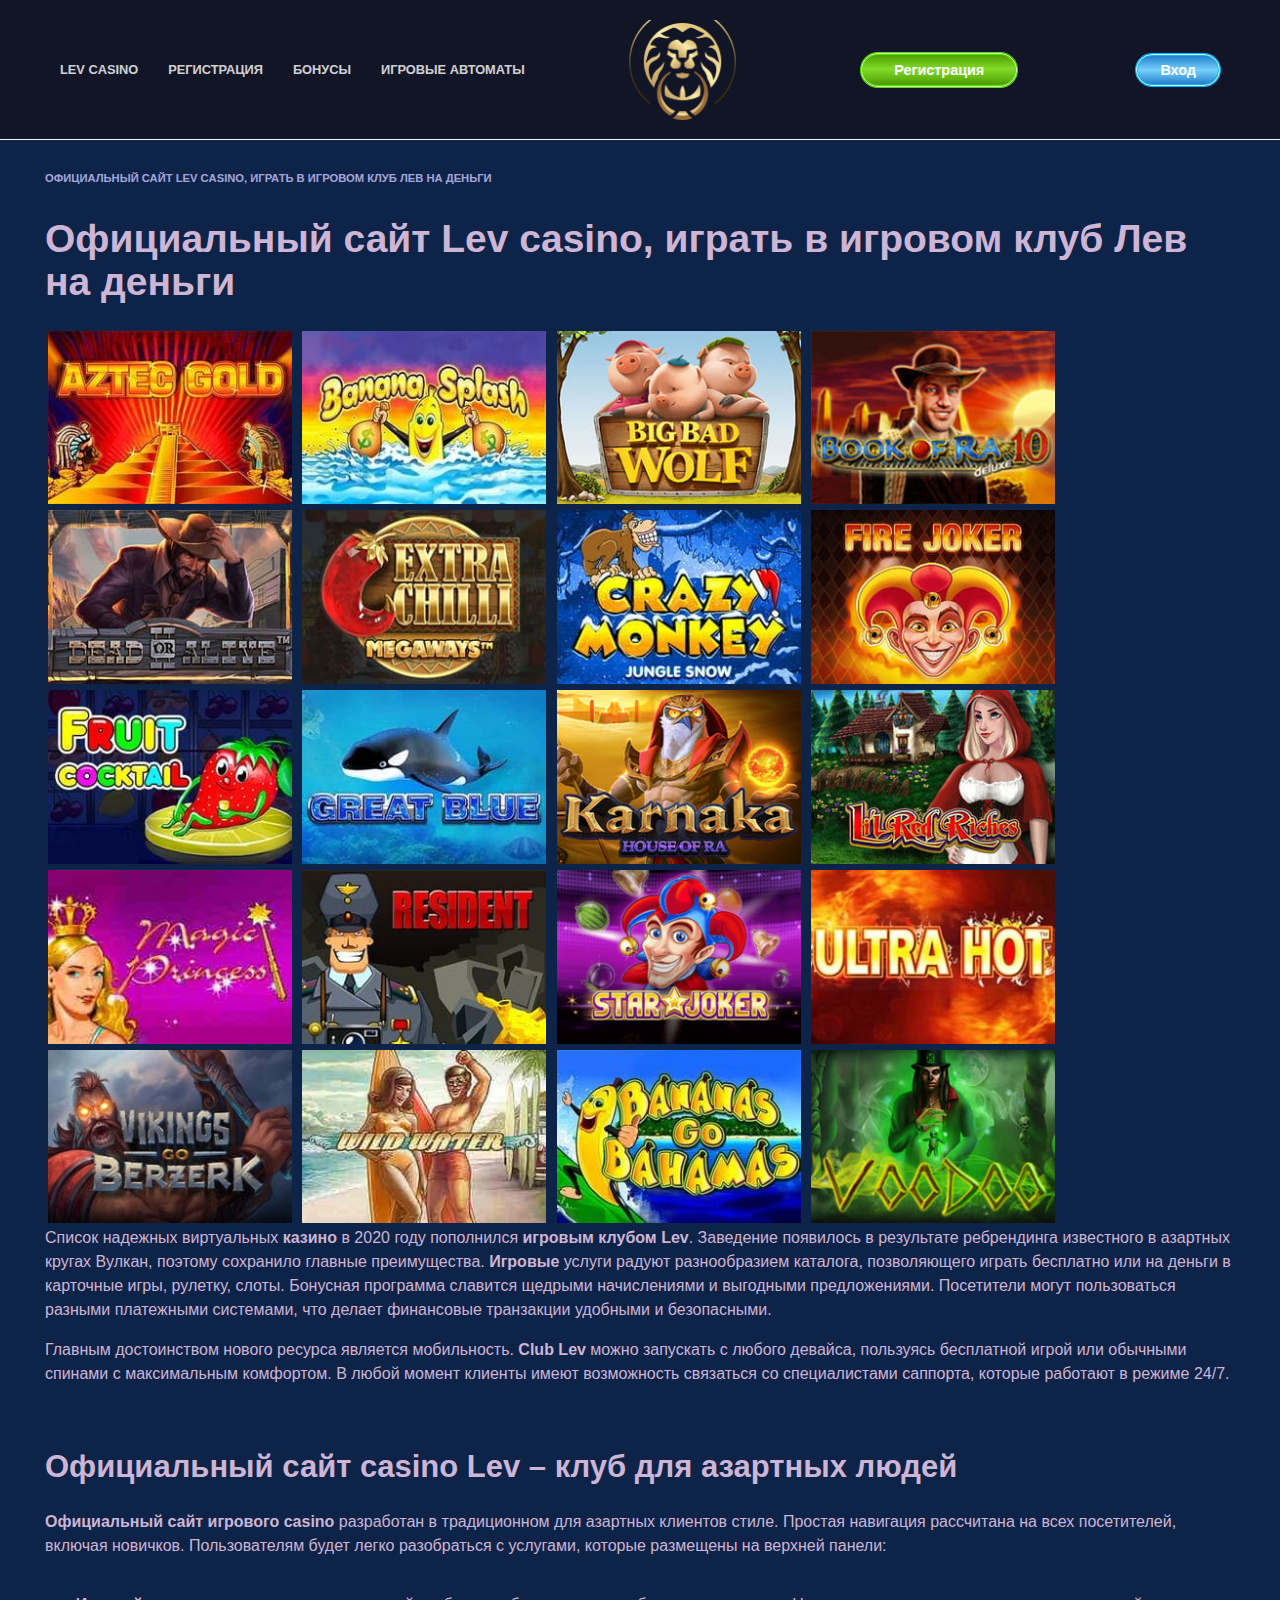
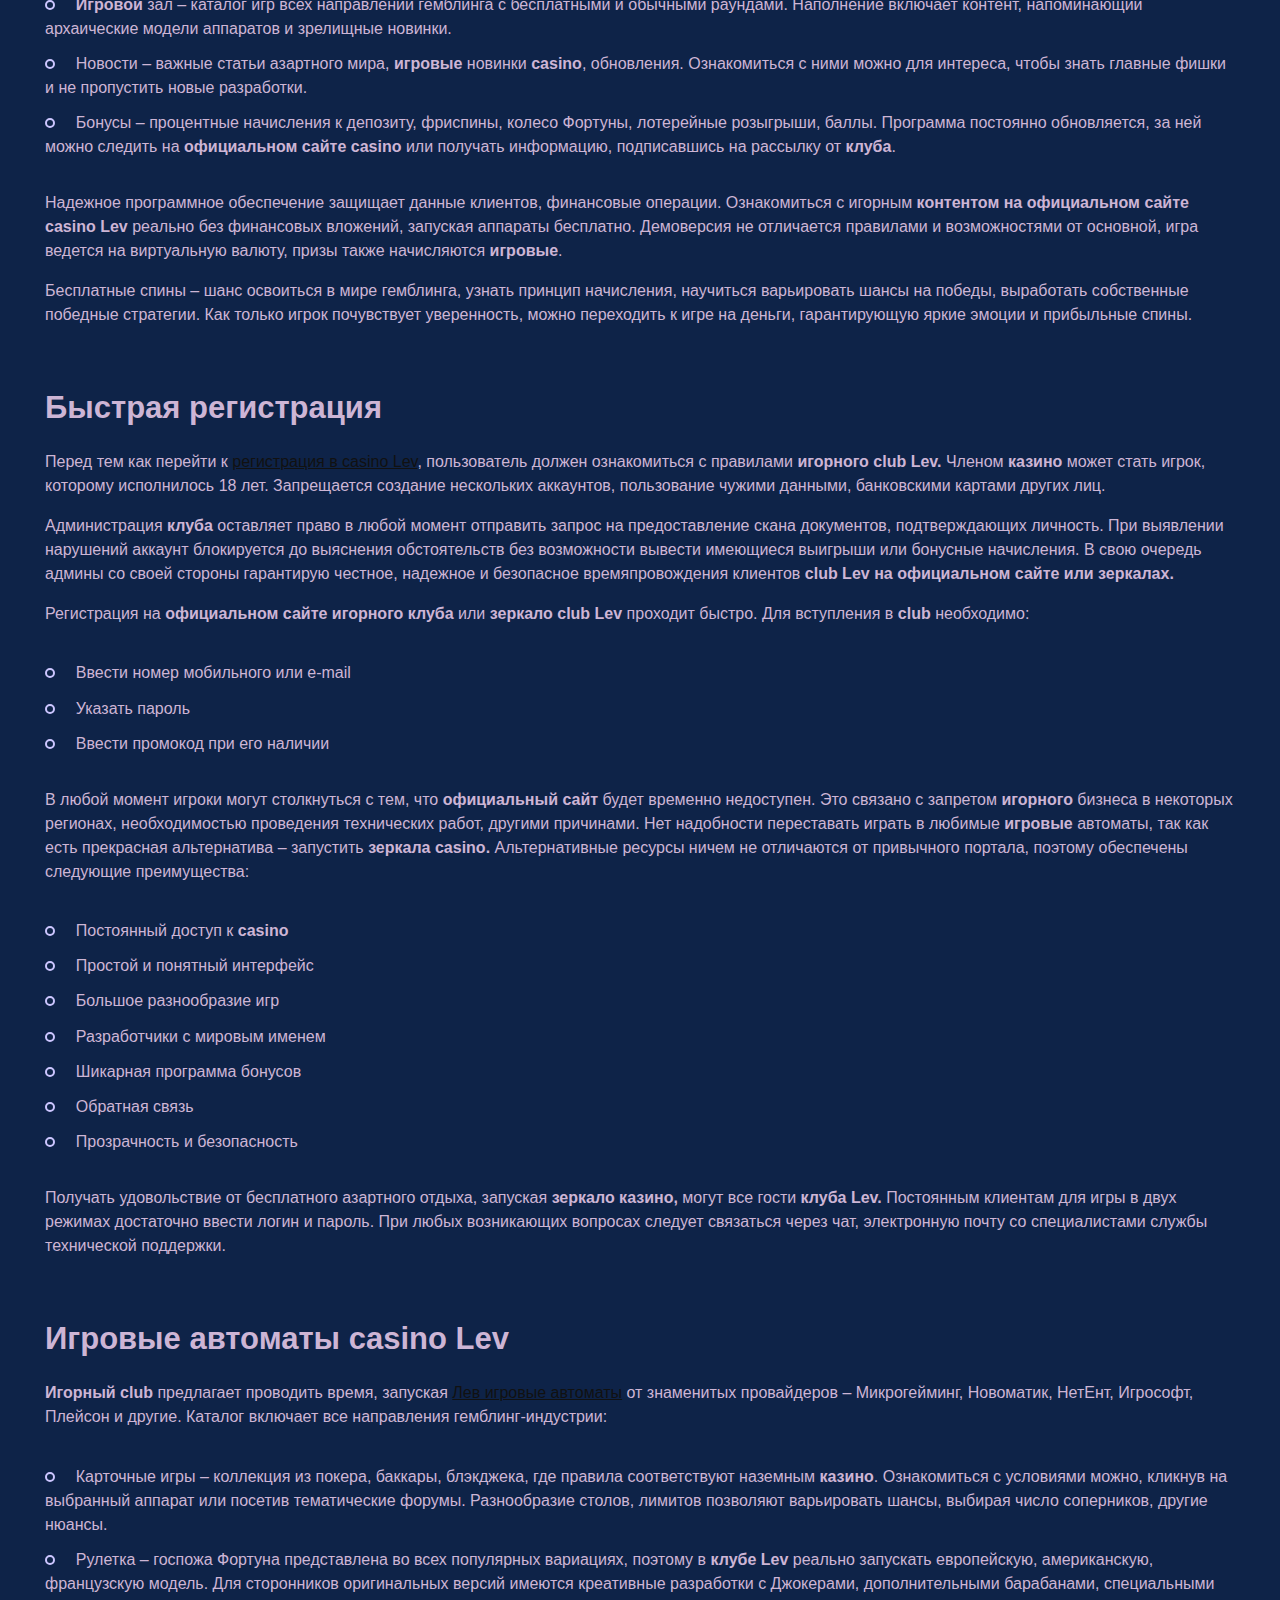
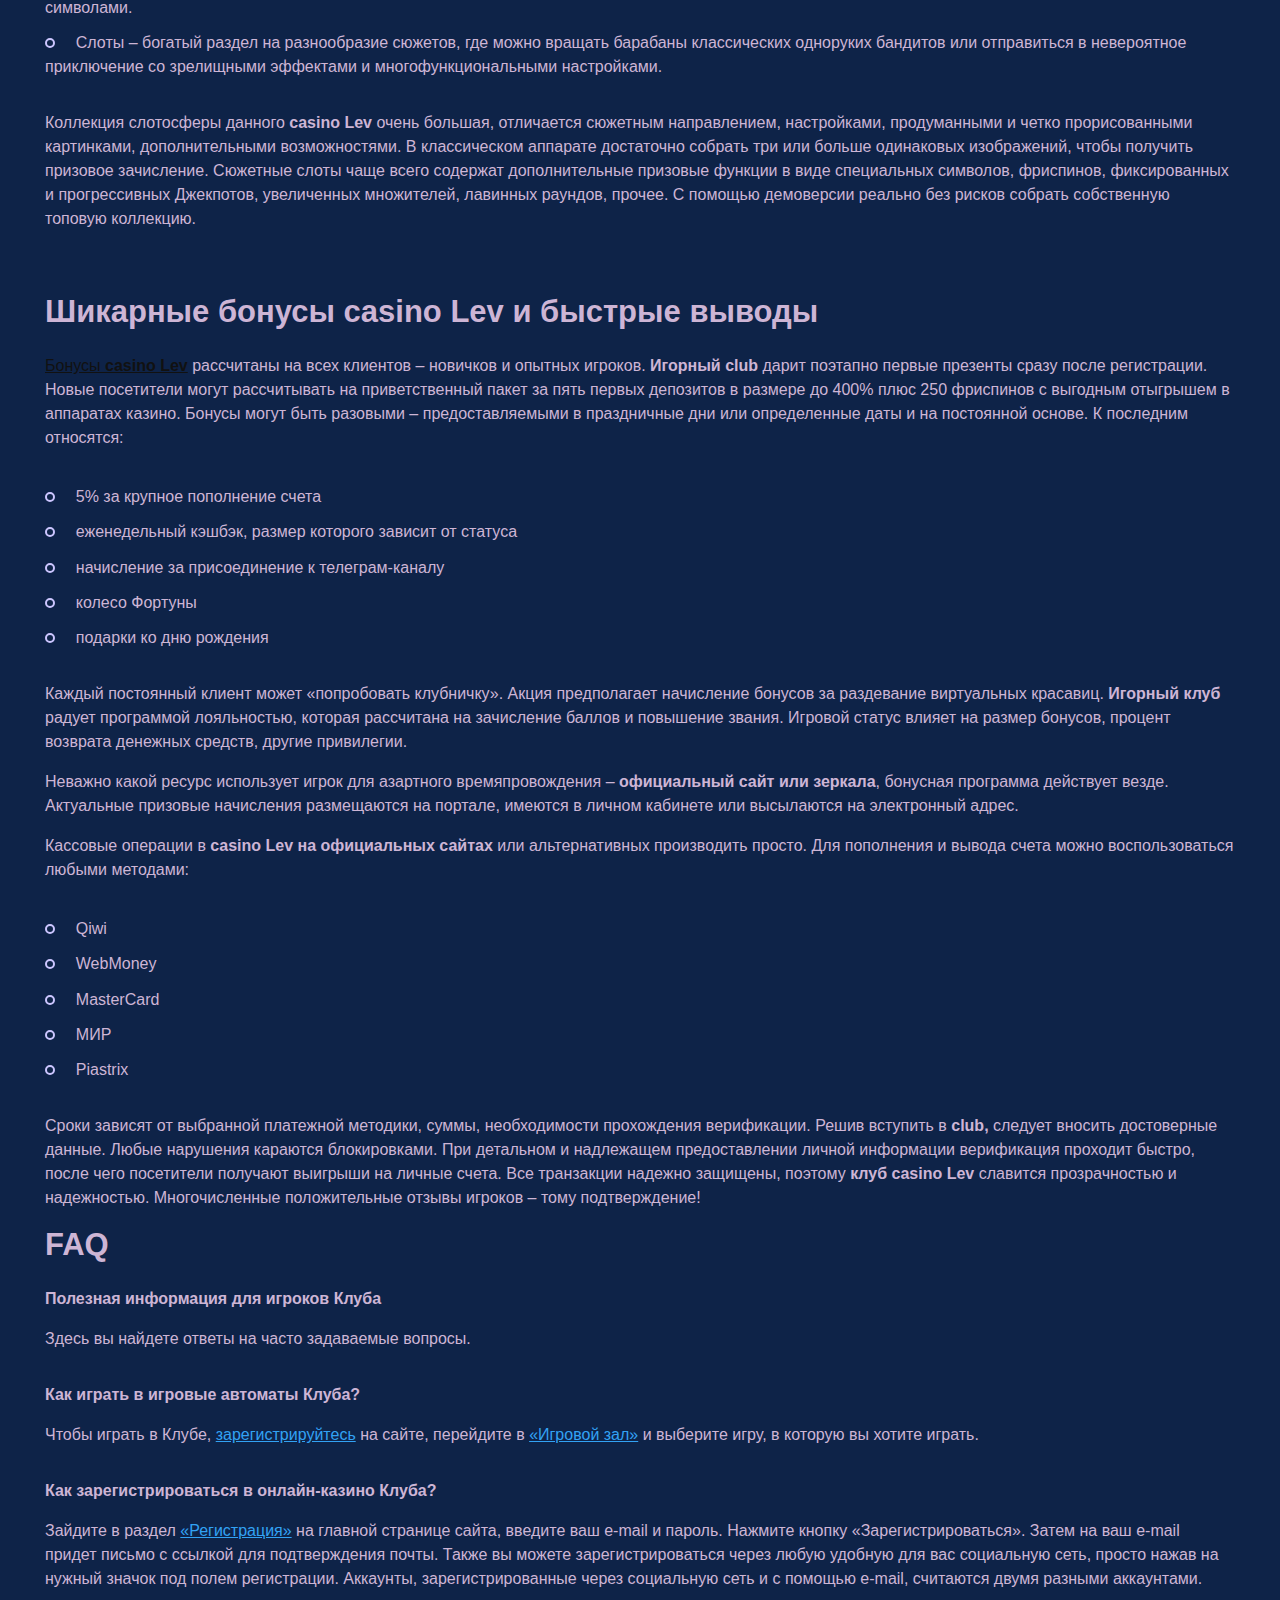
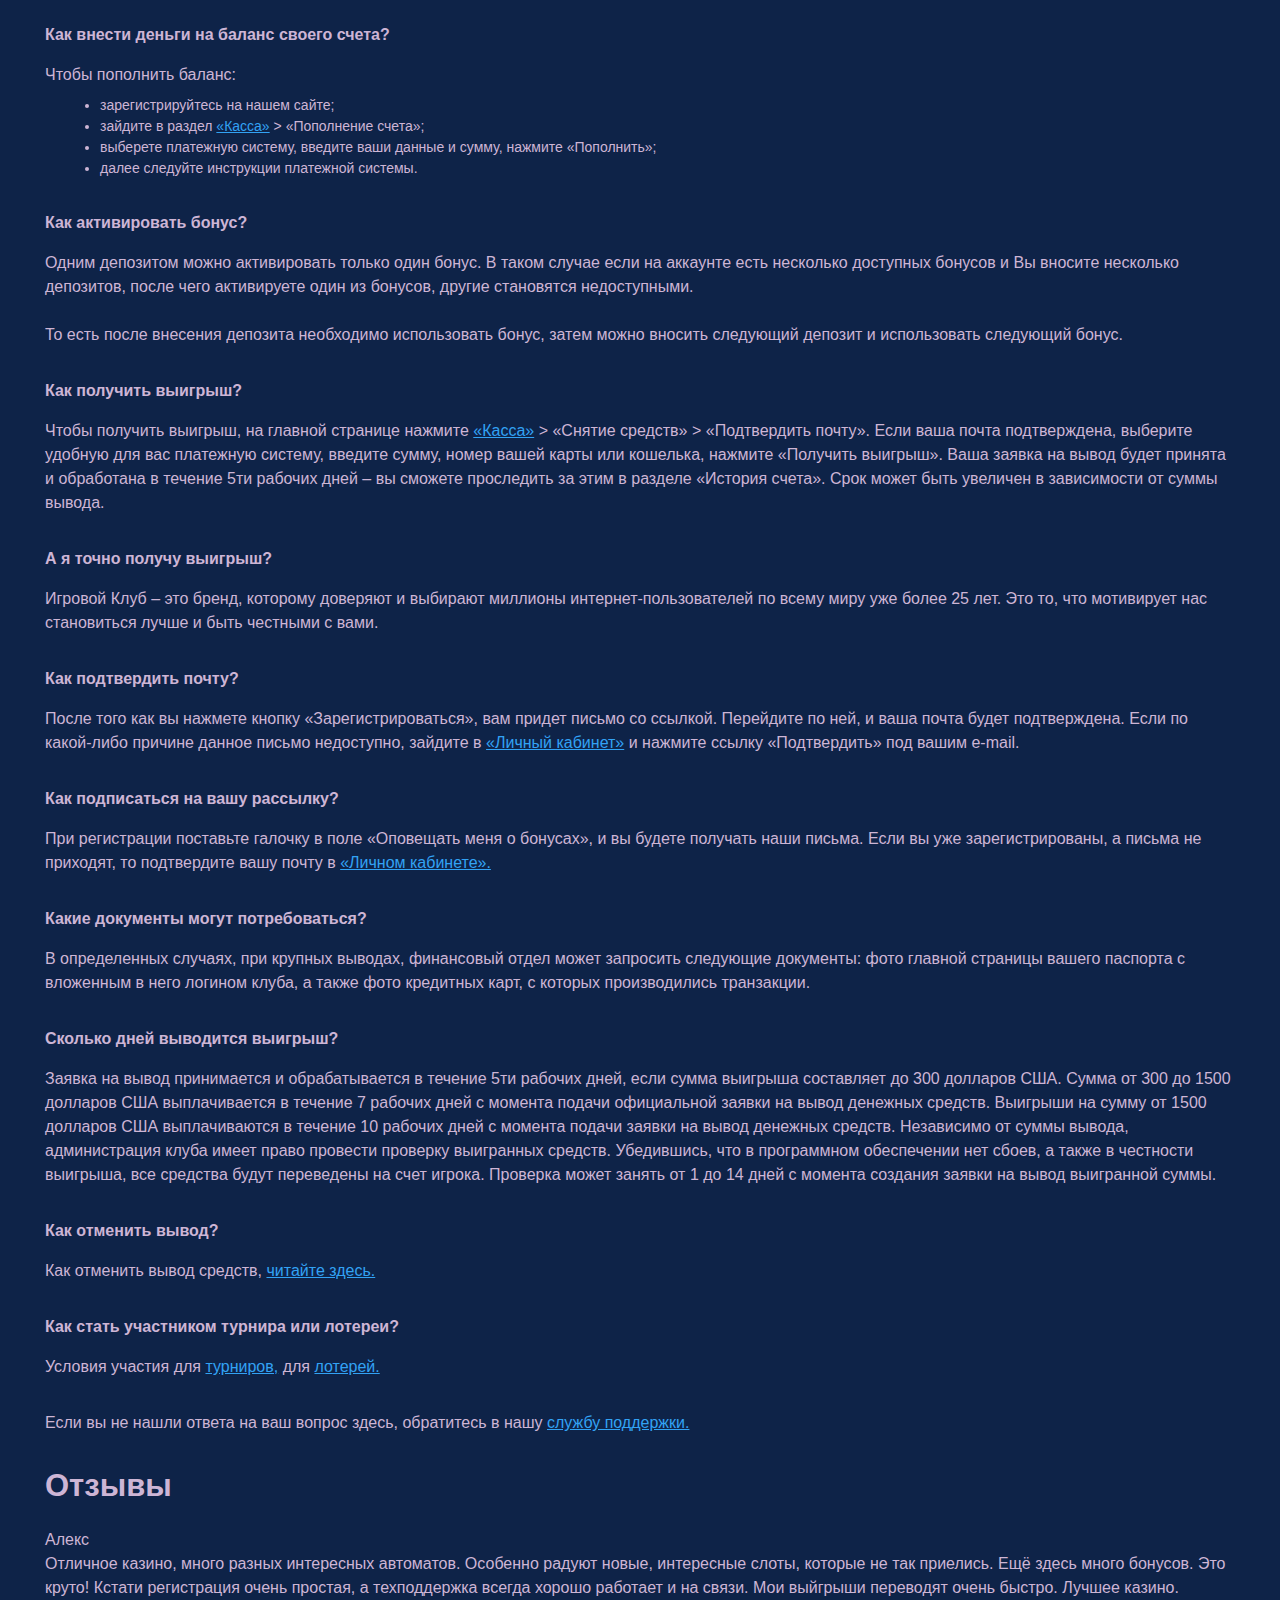
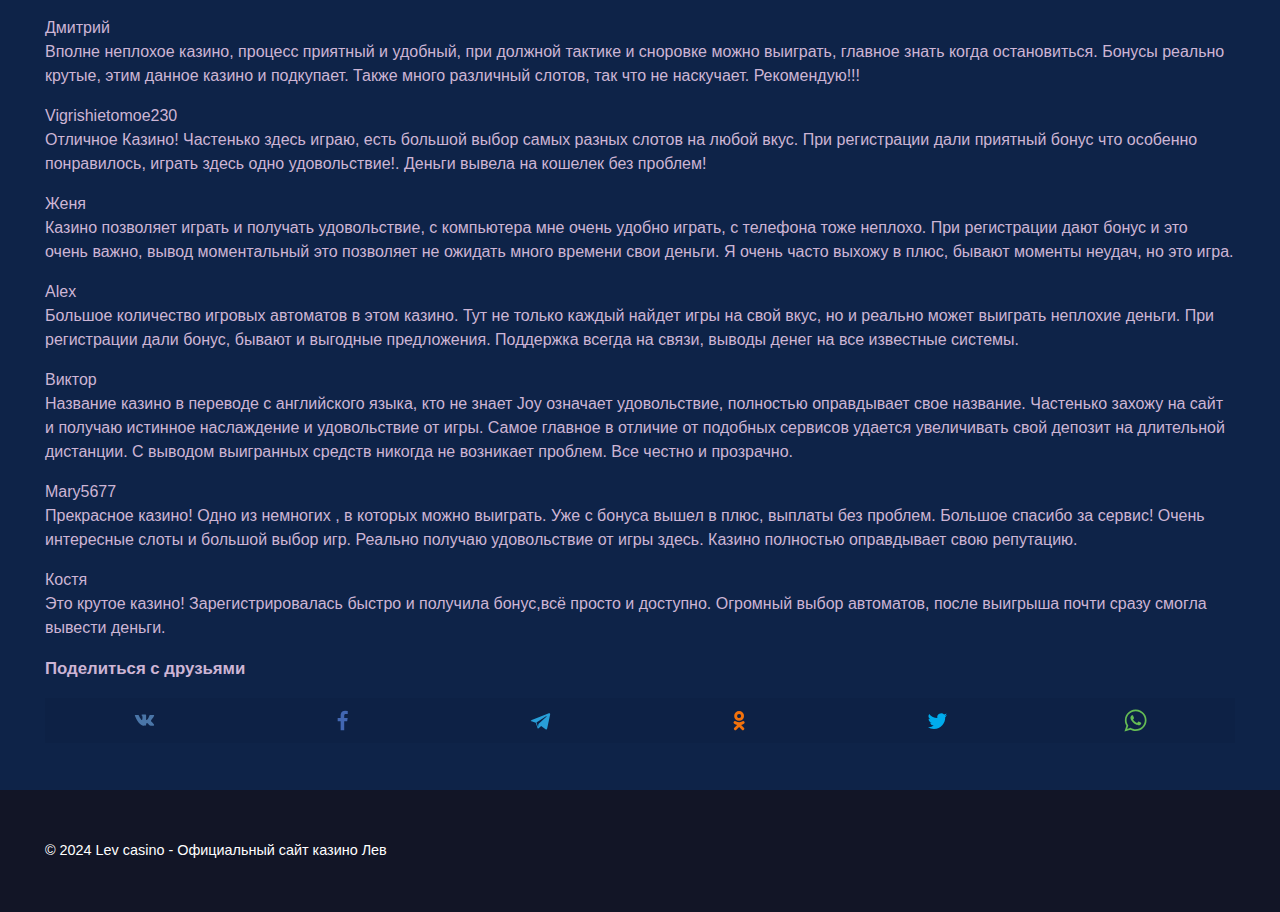
==== commit f8478048: "Add files via upload" ====
--- a/index.html
+++ b/index.html
@@ -9,6 +9,7 @@
 	<script src="content/js/jquery.min.js"></script>
 	<script src="content/js/jquery-migrate.min.js"></script>
 	<link href="content/css/style.css" rel="stylesheet">
+	<link rel="shortcut icon" href="favicon.png">
 </head>
 
 <body data-rsssl=1 class="home page-template-default page page-id-8 wp-embed-responsive custom-background sidebar-none">
@@ -17,14 +18,9 @@
 
 	<div id="page" class="site">
 		<a class="skip-link screen-reader-text" href="">Перейти к содержанию</a>
-
 		<div class="search-screen-overlay js-search-screen-overlay"></div>
 		<div class="search-screen js-search-screen">
-
 		</div>
-
-
-
 		<header id="masthead" class="site-header fixed">
 			<div class="site-header-inner fixed">
 
@@ -333,7 +329,6 @@
 							</div>
 
 						</article>
-
 						<div class="content-promo-block highlight-block" itemscope itemtype="http://schema.org/FAQPage">
 							<h2>FAQ</h2>
 							<div itemprop="mainEntity" itemscope itemtype="http://schema.org/Question">
@@ -463,6 +458,89 @@
 
 							<p style="text-indent: 0px; margin-bottom: 32px;">Если вы не нашли ответа на ваш вопрос здесь, обратитесь
 								в нашу <a href="">службу поддержки.</a></p>
+						</div>
+						<div class="reviews">
+							<h2>Отзывы</h2>
+							<div class="reviews__item" itemtype="https://schema.org/Review">
+								<div class="reviews__label" itemprop="name">Алекс</div>
+								<div class="reviews__body" itemprop="reviewBody">
+									<p>
+										Отличное казино, много разных интересных автоматов. Особенно радуют новые, интересные слоты, которые
+										не так приелись. Ещё здесь много бонусов. Это круто! Кстати регистрация очень простая, а
+										техподдержка всегда хорошо работает и на связи. Мои выйгрыши переводят очень быстро. Лучшее казино.
+									</p>
+								</div>
+							</div>
+							<div class="reviews__item" itemtype="https://schema.org/Review">
+								<div class="reviews__label" itemprop="name">Дмитрий</div>
+								<div class="reviews__body" itemprop="reviewBody">
+									<p>
+										Вполне неплохое казино, процесс приятный и удобный, при должной тактике и сноровке можно выиграть,
+										главное знать когда остановиться. Бонусы реально крутые, этим данное казино и подкупает. Также много
+										различный слотов, так что не наскучает. Рекомендую!!!
+									</p>
+								</div>
+							</div>
+							<div class="reviews__item" itemtype="https://schema.org/Review">
+								<div class="reviews__label" itemprop="name">Vigrishietomoe230</div>
+								<div class="reviews__body" itemprop="reviewBody">
+									<p>
+										Отличное Казино! Частенько здесь играю, есть большой выбор самых разных слотов на любой вкус. При
+										регистрации дали приятный бонус что особенно понравилось, играть здесь одно удовольствие!. Деньги
+										вывела на кошелек без проблем!
+									</p>
+								</div>
+							</div>
+							<div class="reviews__item" itemtype="https://schema.org/Review">
+								<div class="reviews__label" itemprop="name">Женя</div>
+								<div class="reviews__body" itemprop="reviewBody">
+									<p>
+										Казино позволяет играть и получать удовольствие, с компьютера мне очень удобно играть, с телефона
+										тоже неплохо. При регистрации дают бонус и это очень важно, вывод моментальный это позволяет не
+										ожидать много времени свои деньги. Я очень часто выхожу в плюс, бывают моменты неудач, но это игра.
+									</p>
+								</div>
+							</div>
+							<div class="reviews__item" itemtype="https://schema.org/Review">
+								<div class="reviews__label" itemprop="name">Alex</div>
+								<div class="reviews__body" itemprop="reviewBody">
+									<p>
+										Большое количество игровых автоматов в этом казино. Тут не только каждый найдет игры на свой вкус,
+										но и реально может выиграть неплохие деньги. При регистрации дали бонус, бывают и выгодные
+										предложения. Поддержка всегда на связи, выводы денег на все известные системы.
+									</p>
+								</div>
+							</div>
+							<div class="reviews__item" itemtype="https://schema.org/Review">
+								<div class="reviews__label" itemprop="name">Виктор</div>
+								<div class="reviews__body" itemprop="reviewBody">
+									<p>
+										Название казино в переводе с английского языка, кто не знает Joy означает удовольствие, полностью
+										оправдывает свое название. Частенько захожу на сайт и получаю истинное наслаждение и удовольствие от
+										игры. Самое главное в отличие от подобных сервисов удается увеличивать свой депозит на длительной
+										дистанции. С выводом выигранных средств никогда не возникает проблем. Все честно и прозрачно.
+									</p>
+								</div>
+							</div>
+							<div class="reviews__item" itemtype="https://schema.org/Review">
+								<div class="reviews__label" itemprop="name">Mary5677</div>
+								<div class="reviews__body" itemprop="reviewBody">
+									<p>
+										Прекрасное казино! Одно из немногих , в которых можно выиграть. Уже с бонуса вышел в плюс, выплаты
+										без проблем. Большое спасибо за сервис! Очень интересные слоты и большой выбор игр. Реально получаю
+										удовольствие от игры здесь. Казино полностью оправдывает свою репутацию.
+									</p>
+								</div>
+							</div>
+							<div class="reviews__item" itemtype="https://schema.org/Review">
+								<div class="reviews__label" itemprop="name">Костя</div>
+								<div class="reviews__body" itemprop="reviewBody">
+									<p>
+										Это крутое казино! Зарегистрировалась быстро и получила бонус,всё просто и доступно. Огромный выбор
+										автоматов, после выигрыша почти сразу смогла вывести деньги.
+									</p>
+								</div>
+							</div>
 						</div>
 
 						<div class="entry-social">
